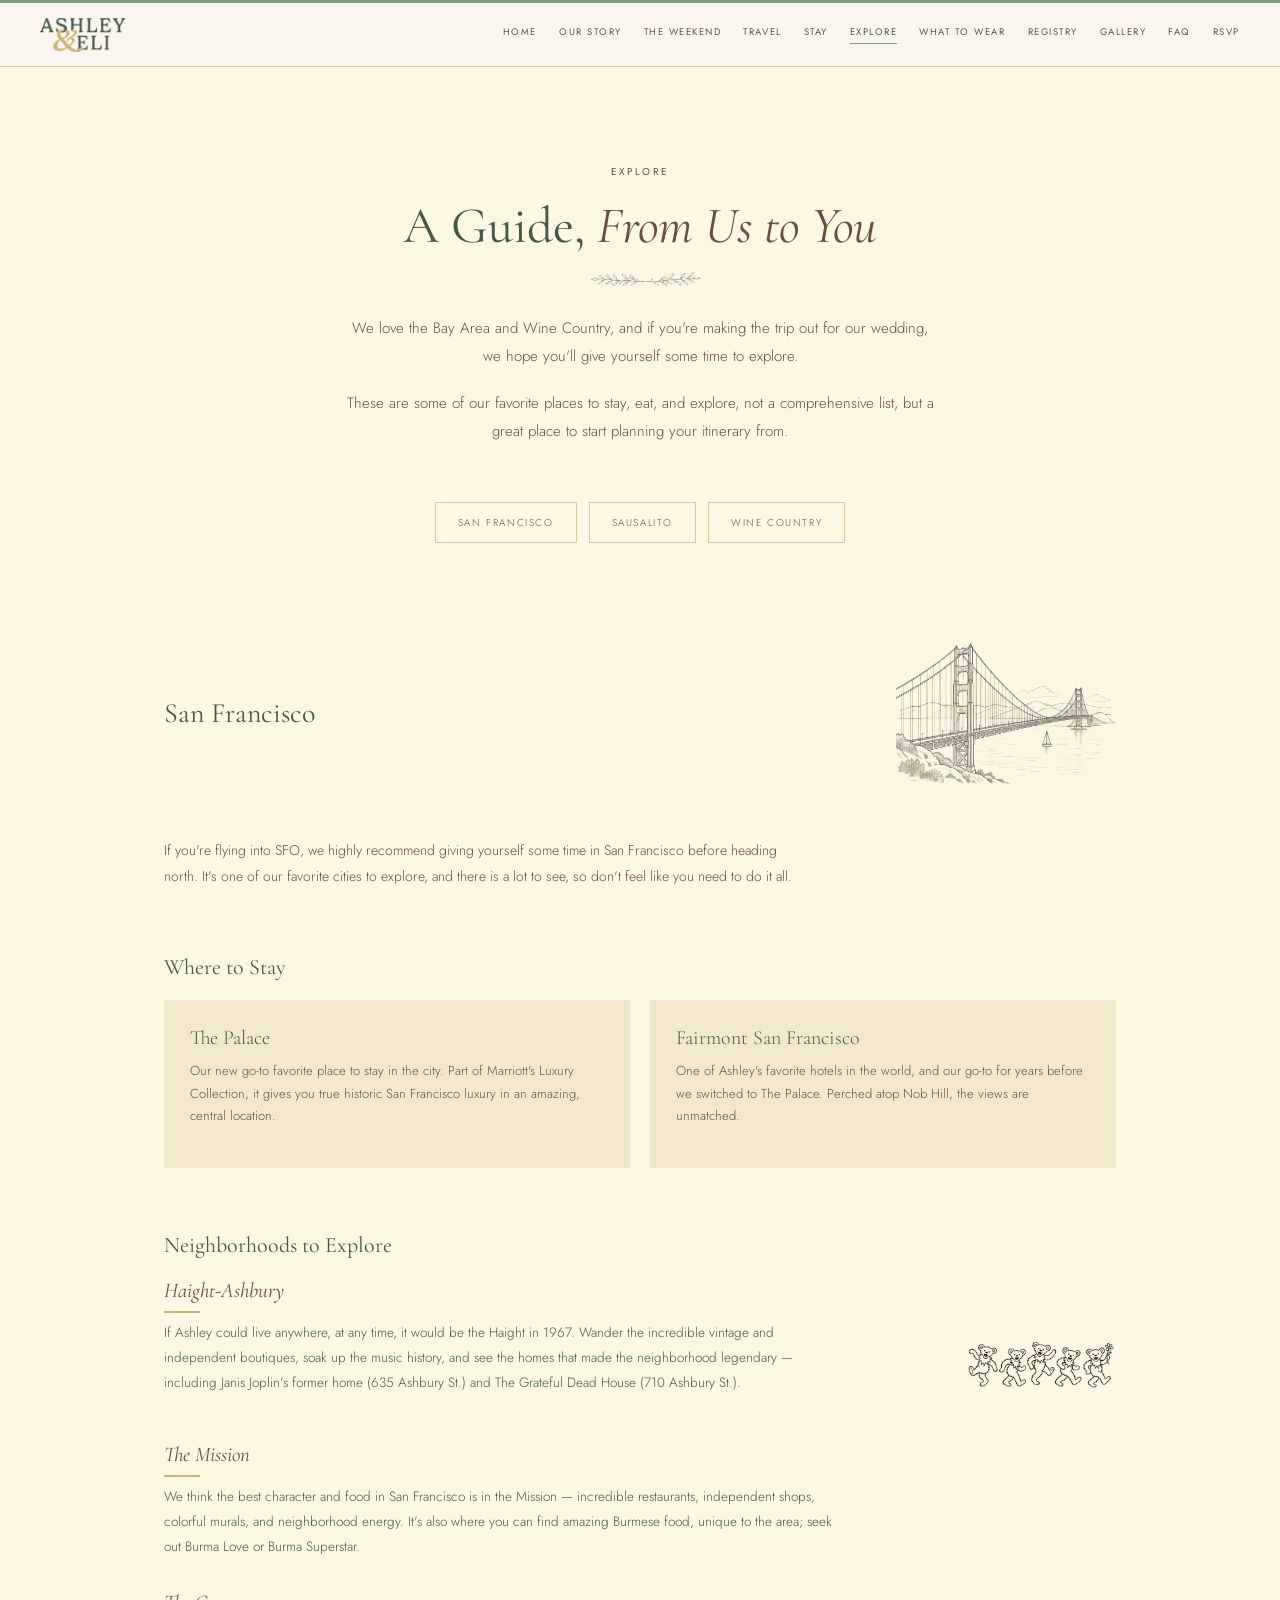
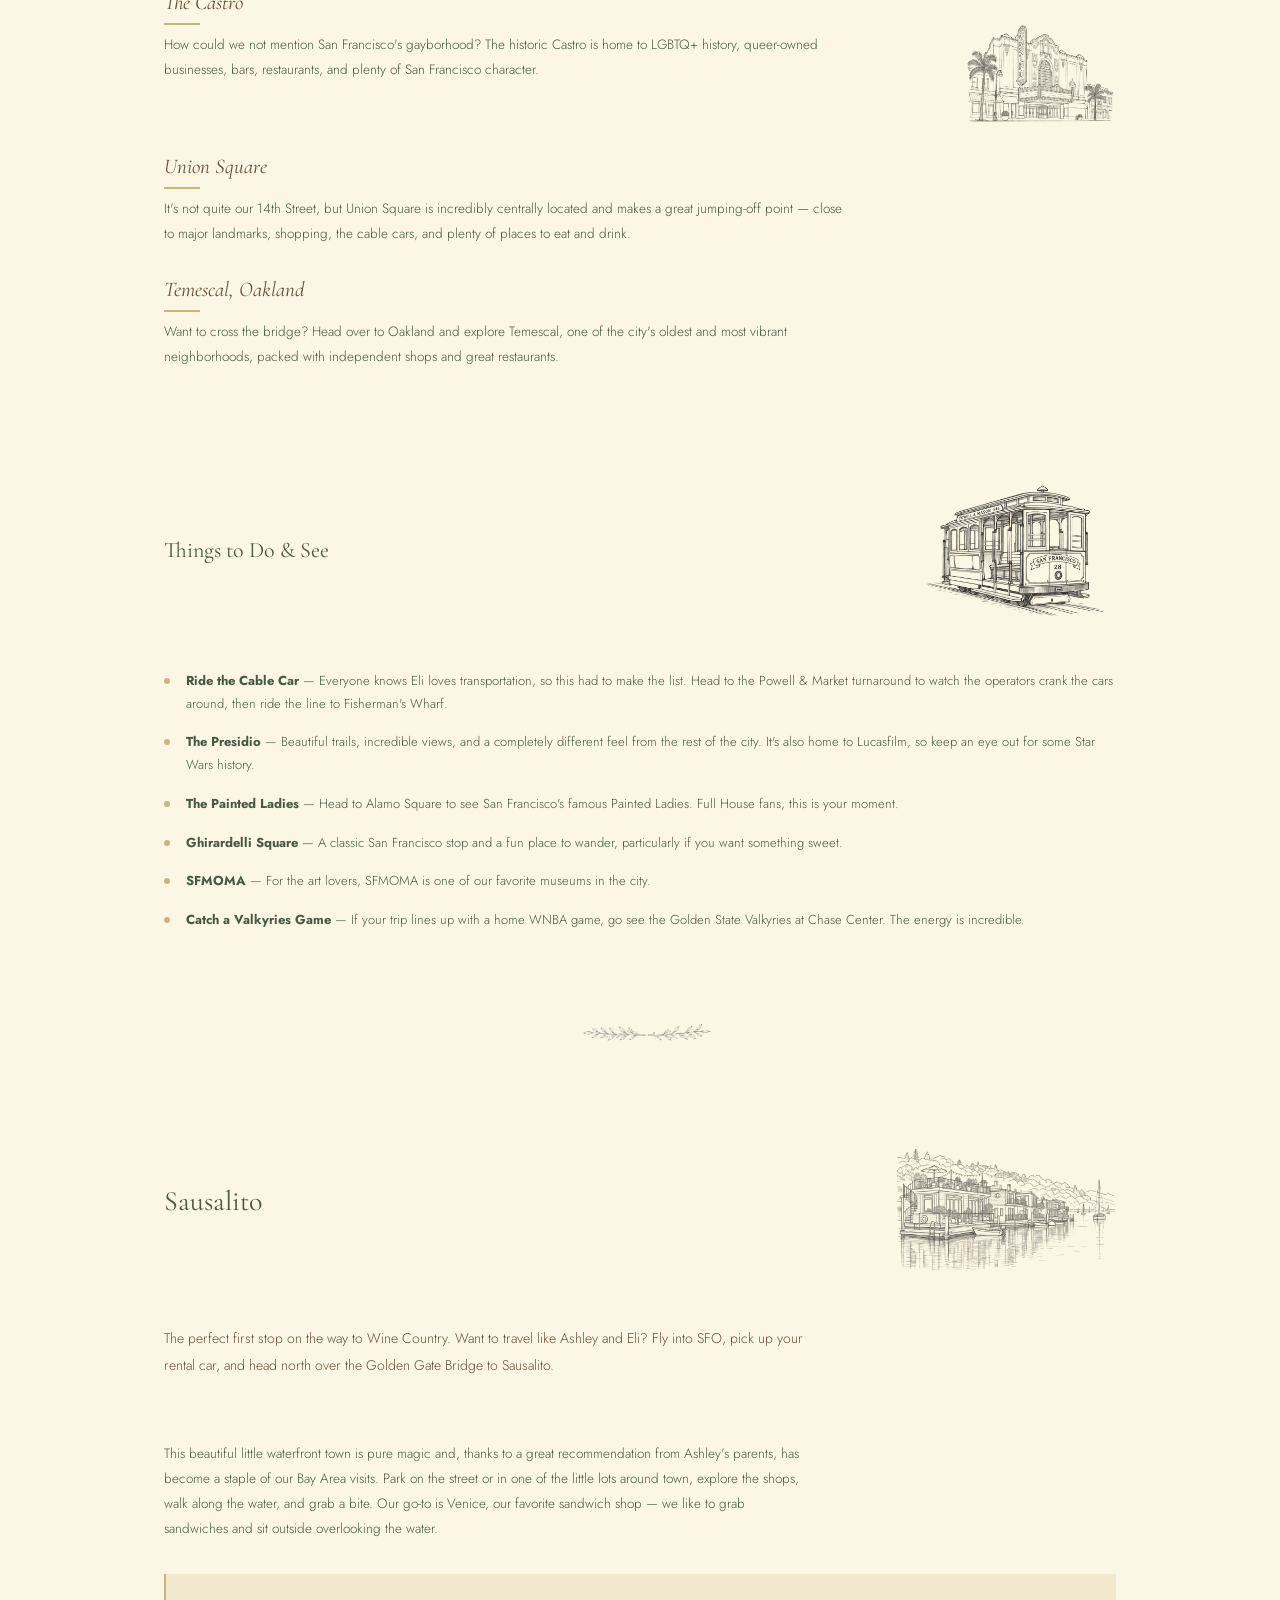
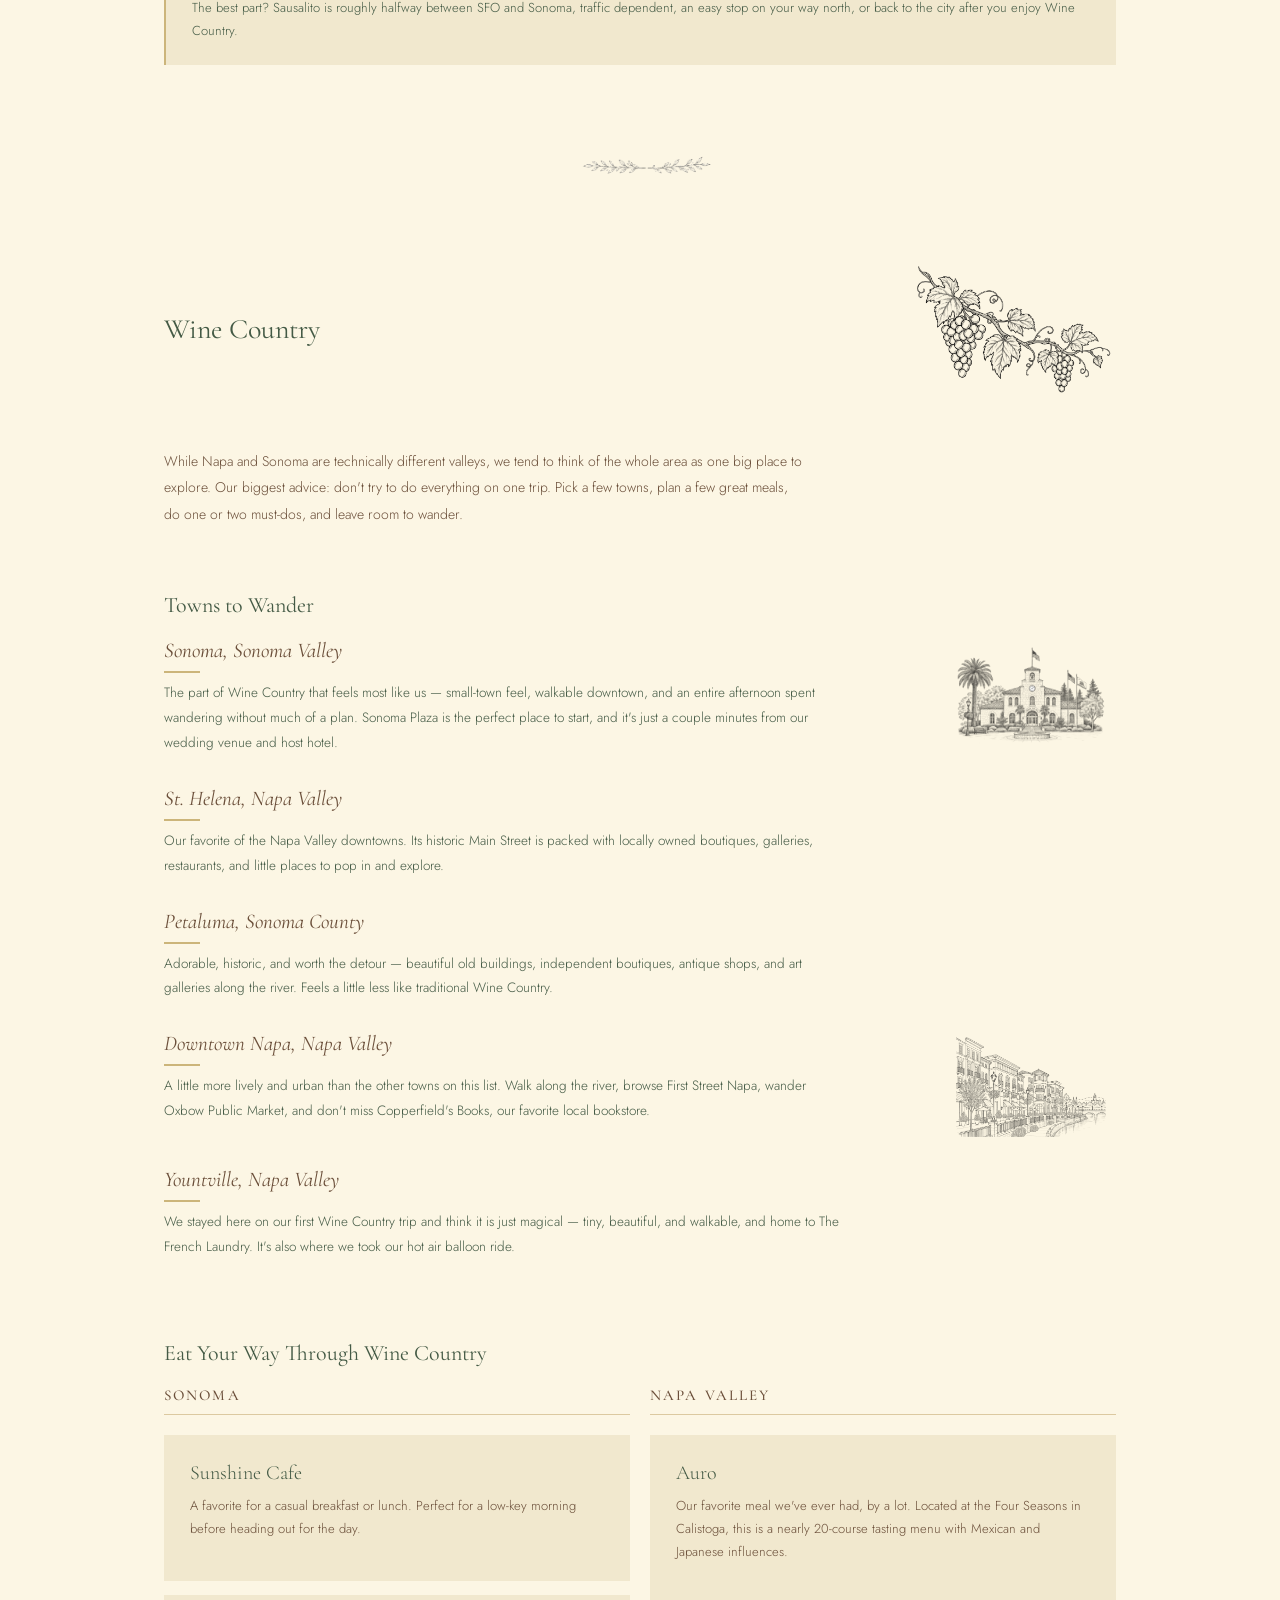
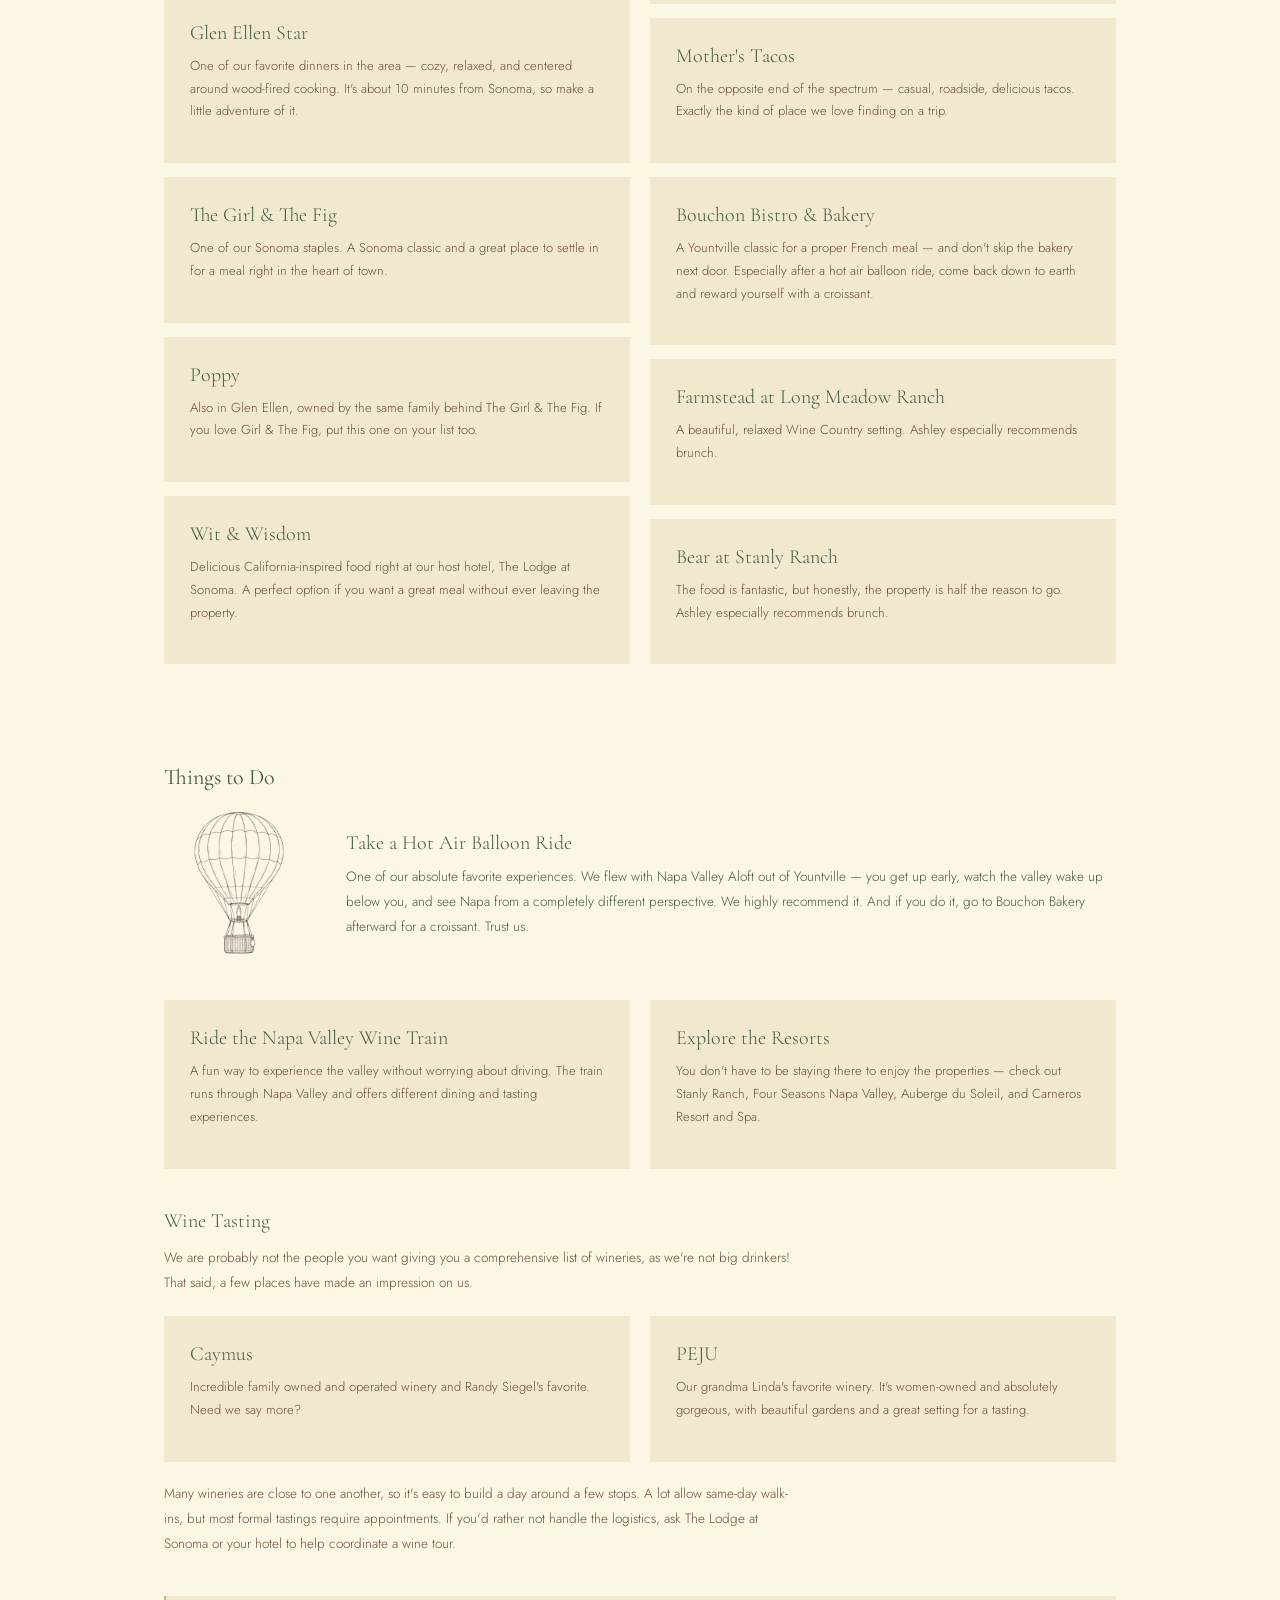
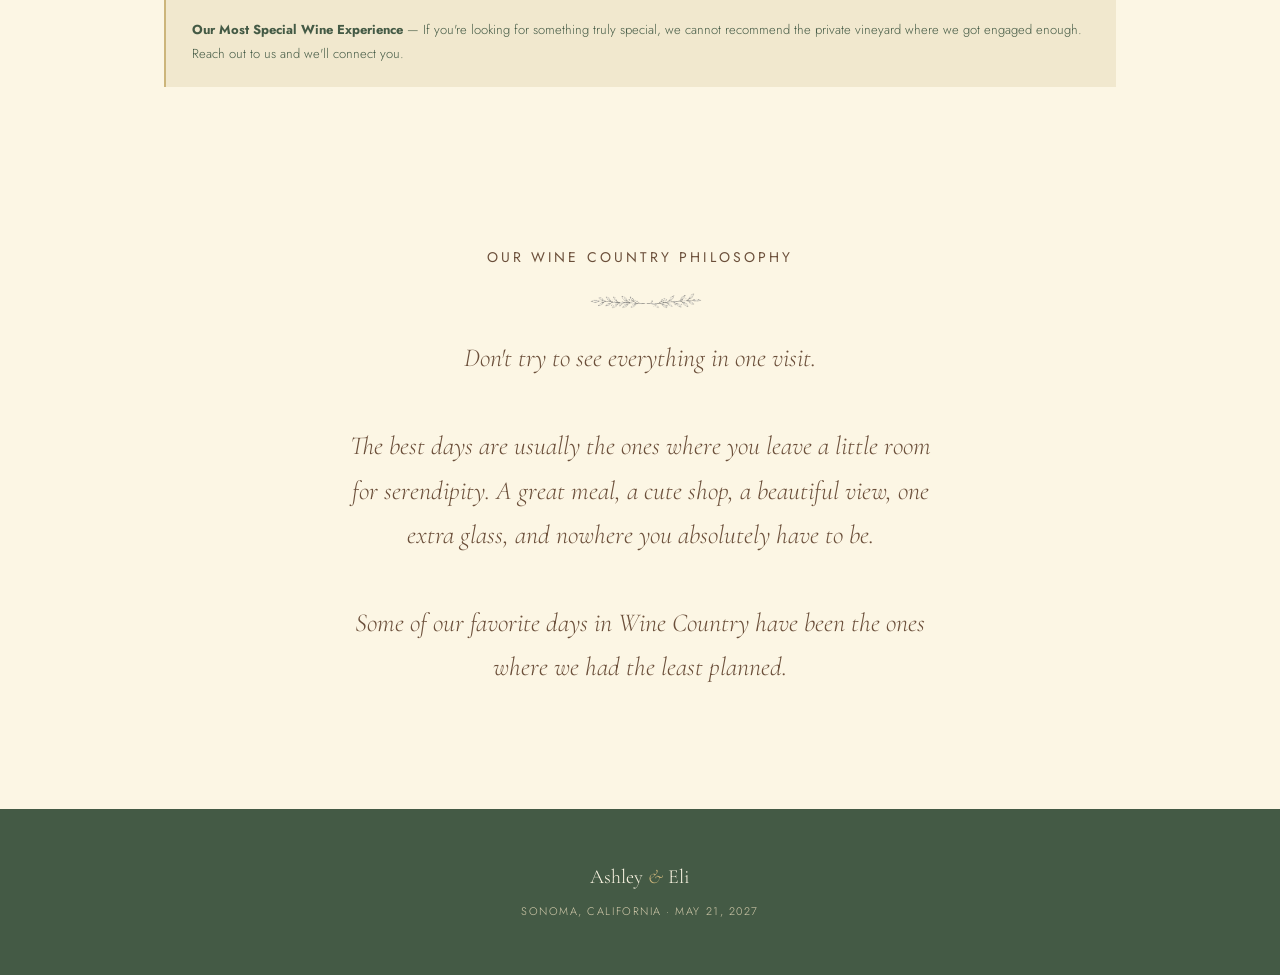
==== explore.html @ 2b38baf8 "Add files via upload" ====
<!DOCTYPE html>
<html lang="en">
<head>
<meta charset="UTF-8">
<meta name="viewport" content="width=device-width, initial-scale=1.0">
<title>Explore — Ashley &amp; Eli</title>
<link rel="preconnect" href="https://fonts.googleapis.com">
<link rel="preconnect" href="https://fonts.gstatic.com" crossorigin>
<link href="https://fonts.googleapis.com/css2?family=Cormorant+Garamond:ital,wght@0,300;0,400;0,500;0,600;1,300;1,400;1,500&family=Jost:wght@200;300;400;500&display=swap" rel="stylesheet">
<link rel="stylesheet" href="css/style.css?v=18">
<script src="image-slot.js"></script>
</head>
<body>
<a href="#main-content" class="skip-link">Skip to content</a>

<header class="site-header">
  <div class="header-bar"></div>
  <div class="header-inner">
    <a href="index.html" class="logo-link"><img src="assets/logo-wordmark.png" alt="Ashley &amp; Eli"></a>
    <button class="nav-toggle" aria-label="Toggle menu" aria-expanded="false"><span></span><span></span><span></span></button>
    <nav class="site-nav" aria-label="Site">
      <a href="index.html">Home</a>
      <a href="story.html">Our Story</a>
      <a href="weekend.html">The Weekend</a>
      <a href="travel.html">Travel</a>
      <a href="stay.html">Stay</a>
      <a href="explore.html" class="active">Explore</a>
      <a href="wear.html">What to Wear</a>
      <a href="registry.html">Registry</a>
      <a href="gallery.html">Gallery</a>
      <a href="faq.html">FAQ</a>
      <a href="rsvp.html">RSVP</a>
    </nav>
  </div>
</header>

<main class="page-body" id="main-content" tabindex="-1">

<section class="explore-intro" data-screen-label="Explore — Intro">
  <div class="eyebrow">Explore</div>
  <h1 class="page-title">A Guide, <em>From Us to You</em></h1>
  <img class="leaf-divider center" src="assets/leaf-divider.png" alt="">
  <p>We love the Bay Area and Wine Country, and if you're making the trip out for our wedding, we hope you'll give yourself some time to explore.</p>
  <p>These are some of our favorite places to stay, eat, and explore, not a comprehensive list, but a great place to start planning your itinerary from.</p>
</section>

<nav class="chapter-nav" aria-label="On this page">
  <a href="#san-francisco">San Francisco</a>
  <a href="#sausalito">Sausalito</a>
  <a href="#wine-country">Wine Country</a>
</nav>

<section id="san-francisco" class="chapter" style="padding-top: 60px;" data-screen-label="Explore — San Francisco">
  <div class="section-heading-row">
    <div>
      <h2 class="chapter-title" style="margin-bottom:0;">San Francisco</h2>
    </div>
    <img class="doodle-sm" style="width:220px;height:220px;" src="assets/goldengate-doodle.png" alt="">
  </div>
  <p class="chapter-lede">If you're flying into SFO, we highly recommend giving yourself some time in San Francisco before heading north. It's one of our favorite cities to explore, and there is a lot to see, so don't feel like you need to do it all.</p>

  <h3 class="subheading">Where to Stay</h3>
  <ul class="hotels-grid" style="margin-bottom: 64px;">
    <li class="hotel-card">
      <div class="hotel-name">The Palace</div>
      <p>Our new go-to favorite place to stay in the city. Part of Marriott's Luxury Collection, it gives you true historic San Francisco luxury in an amazing, central location.</p>
    </li>
    <li class="hotel-card">
      <div class="hotel-name">Fairmont San Francisco</div>
      <p>One of Ashley's favorite hotels in the world, and our go-to for years before we switched to The Palace. Perched atop Nob Hill, the views are unmatched.</p>
    </li>
  </ul>

  <h3 class="subheading">Neighborhoods to Explore</h3>
  <ul class="flow-list">
    <li class="flow-item flow-feature">
      <div class="flow-copy">
        <h4>Haight-Ashbury</h4>
        <p>If Ashley could live anywhere, at any time, it would be the Haight in 1967. Wander the incredible vintage and independent boutiques, soak up the music history, and see the homes that made the neighborhood legendary &mdash; including Janis Joplin's former home (635 Ashbury St.) and The Grateful Dead House (710 Ashbury St.).</p>
      </div>
      <img class="doodle-inline" style="width:150px;height:100px;margin-top:34px;" src="assets/deadbears-doodle.png" alt="">
    </li>
    <li class="flow-item">
      <h4>The Mission</h4>
      <p>We think the best character and food in San Francisco is in the Mission &mdash; incredible restaurants, independent shops, colorful murals, and neighborhood energy. It's also where you can find amazing Burmese food, unique to the area; seek out Burma Love or Burma Superstar.</p>
    </li>
    <li class="flow-item flow-feature">
      <div class="flow-copy">
        <h4>The Castro</h4>
        <p>How could we not mention San Francisco's gayborhood? The historic Castro is home to LGBTQ+ history, queer-owned businesses, bars, restaurants, and plenty of San Francisco character.</p>
      </div>
      <img class="doodle-inline" style="width:150px;height:100px;margin-top:34px;" src="assets/castro-doodle.png" alt="">
    </li>
    <li class="flow-item">
      <h4>Union Square</h4>
      <p>It's not quite our 14th Street, but Union Square is incredibly centrally located and makes a great jumping-off point &mdash; close to major landmarks, shopping, the cable cars, and plenty of places to eat and drink.</p>
    </li>
    <li class="flow-item">
      <h4>Temescal, Oakland</h4>
      <p>Want to cross the bridge? Head over to Oakland and explore Temescal, one of the city's oldest and most vibrant neighborhoods, packed with independent shops and great restaurants.</p>
    </li>
  </ul>

  <div class="section-heading-row" style="margin-bottom: 20px;">
    <h3 class="subheading" style="margin:0;">Things to Do &amp; See</h3>
    <img class="doodle-sm" style="width:200px;height:200px;" src="assets/cablecar-doodle.png" alt="">
  </div>
  <ul class="note-list" style="margin-bottom: 40px;">
    <li class="note-row"><div class="note-dot"></div><p><strong style="color:var(--espresso);">Ride the Cable Car</strong> &mdash; Everyone knows Eli loves transportation, so this had to make the list. Head to the Powell &amp; Market turnaround to watch the operators crank the cars around, then ride the line to Fisherman's Wharf.</p></li>
    <li class="note-row"><div class="note-dot"></div><p><strong style="color:var(--espresso);">The Presidio</strong> &mdash; Beautiful trails, incredible views, and a completely different feel from the rest of the city. It's also home to Lucasfilm, so keep an eye out for some Star Wars history.</p></li>
    <li class="note-row"><div class="note-dot"></div><p><strong style="color:var(--espresso);">The Painted Ladies</strong> &mdash; Head to Alamo Square to see San Francisco's famous Painted Ladies. Full House fans, this is your moment.</p></li>
    <li class="note-row"><div class="note-dot"></div><p><strong style="color:var(--espresso);">Ghirardelli Square</strong> &mdash; A classic San Francisco stop and a fun place to wander, particularly if you want something sweet.</p></li>
    <li class="note-row"><div class="note-dot"></div><p><strong style="color:var(--espresso);">SFMOMA</strong> &mdash; For the art lovers, SFMOMA is one of our favorite museums in the city.</p></li>
    <li class="note-row"><div class="note-dot"></div><p><strong style="color:var(--espresso);">Catch a Valkyries Game</strong> &mdash; If your trip lines up with a home WNBA game, go see the Golden State Valkyries at Chase Center. The energy is incredible.</p></li>
  </ul>
</section>

<div style="text-align:center; padding: 20px 0;"><img src="assets/leaf-divider.png" alt="" style="width:150px; opacity:0.8;"></div>

<section id="sausalito" class="chapter" style="padding-top: 20px;" data-screen-label="Explore — Sausalito">
  <div class="section-heading-row">
    <div>
      <h2 class="chapter-title" style="margin-bottom:0;">Sausalito</h2>
    </div>
    <img class="doodle-sm" style="width:220px;height:220px;" src="assets/sausalitohouseboats-doodle.png" alt="">
  </div>
  <p class="chapter-lede">The perfect first stop on the way to Wine Country. Want to travel like Ashley and Eli? Fly into SFO, pick up your rental car, and head north over the Golden Gate Bridge to Sausalito.</p>

  <p style="font-size:13.5px; line-height:1.85; color:var(--espresso); max-width:640px; margin-bottom:32px;">This beautiful little waterfront town is pure magic and, thanks to a great recommendation from Ashley's parents, has become a staple of our Bay Area visits. Park on the street or in one of the little lots around town, explore the shops, walk along the water, and grab a bite. Our go-to is Venice, our favorite sandwich shop &mdash; we like to grab sandwiches and sit outside overlooking the water.</p>

  <div class="wear-callout" style="max-width: 1080px; margin-bottom: 40px;">
    <p>The best part? Sausalito is roughly halfway between SFO and Sonoma, traffic dependent, an easy stop on your way north, or back to the city after you enjoy Wine Country.</p>
  </div>
</section>

<div style="text-align:center; padding: 20px 0;"><img src="assets/leaf-divider.png" alt="" style="width:150px; opacity:0.8;"></div>

<section id="wine-country" class="chapter" style="padding-top: 20px;" data-screen-label="Explore — Wine Country">
  <div class="section-heading-row">
    <div>
      <h2 class="chapter-title" style="margin-bottom:0;">Wine Country</h2>
    </div>
    <img class="doodle-sm" style="width:210px;height:210px;" src="assets/grapevine-doodle.png" alt="">
  </div>
  <p class="chapter-lede">While Napa and Sonoma are technically different valleys, we tend to think of the whole area as one big place to explore. Our biggest advice: don't try to do everything on one trip. Pick a few towns, plan a few great meals, do one or two must-dos, and leave room to wander.</p>

  <div class="section-heading-row" style="margin-bottom: 20px;">
    <h3 class="subheading" style="margin:0;">Towns to Wander</h3>
  </div>
  <ul class="flow-list">
    <li class="flow-item flow-feature">
      <div class="flow-copy">
        <h4>Sonoma, Sonoma Valley</h4>
        <p>The part of Wine Country that feels most like us &mdash; small-town feel, walkable downtown, and an entire afternoon spent wandering without much of a plan. Sonoma Plaza is the perfect place to start, and it's just a couple minutes from our wedding venue and host hotel.</p>
      </div>
      <img class="doodle-inline" style="width:170px;height:100px;" src="assets/sonomaplaza-doodle.png" alt="">
    </li>
    <li class="flow-item">
      <h4>St. Helena, Napa Valley</h4>
      <p>Our favorite of the Napa Valley downtowns. Its historic Main Street is packed with locally owned boutiques, galleries, restaurants, and little places to pop in and explore.</p>
    </li>
    <li class="flow-item">
      <h4>Petaluma, Sonoma County</h4>
      <p>Adorable, historic, and worth the detour &mdash; beautiful old buildings, independent boutiques, antique shops, and art galleries along the river. Feels a little less like traditional Wine Country.</p>
    </li>
    <li class="flow-item flow-feature">
      <div class="flow-copy">
        <h4>Downtown Napa, Napa Valley</h4>
        <p>A little more lively and urban than the other towns on this list. Walk along the river, browse First Street Napa, wander Oxbow Public Market, and don't miss Copperfield's Books, our favorite local bookstore.</p>
      </div>
      <img class="doodle-inline" style="width:170px;height:100px;" src="assets/downtownnapa-doodle.png" alt="">
    </li>
    <li class="flow-item">
      <h4>Yountville, Napa Valley</h4>
      <p>We stayed here on our first Wine Country trip and think it is just magical &mdash; tiny, beautiful, and walkable, and home to The French Laundry. It's also where we took our hot air balloon ride.</p>
    </li>
  </ul>

  <h3 class="subheading">Eat Your Way Through Wine Country</h3>
  <div class="eat-columns" style="margin-bottom: 100px;">
    <div>
      <div class="eat-col-label">Sonoma</div>
      <ul class="eat-list">
        <li class="hotel-card">
          <div class="hotel-name">Sunshine Cafe</div>
          <p>A favorite for a casual breakfast or lunch. Perfect for a low-key morning before heading out for the day.</p>
        </li>
        <li class="hotel-card">
          <div class="hotel-name">Glen Ellen Star</div>
          <p>One of our favorite dinners in the area &mdash; cozy, relaxed, and centered around wood-fired cooking. It's about 10 minutes from Sonoma, so make a little adventure of it.</p>
        </li>
        <li class="hotel-card">
          <div class="hotel-name">The Girl &amp; The Fig</div>
          <p>One of our Sonoma staples. A Sonoma classic and a great place to settle in for a meal right in the heart of town.</p>
        </li>
        <li class="hotel-card">
          <div class="hotel-name">Poppy</div>
          <p>Also in Glen Ellen, owned by the same family behind The Girl &amp; The Fig. If you love Girl &amp; The Fig, put this one on your list too.</p>
        </li>
        <li class="hotel-card">
          <div class="hotel-name">Wit &amp; Wisdom</div>
          <p>Delicious California-inspired food right at our host hotel, The Lodge at Sonoma. A perfect option if you want a great meal without ever leaving the property.</p>
        </li>
      </ul>
    </div>
    <div>
      <div class="eat-col-label">Napa Valley</div>
      <ul class="eat-list">
        <li class="hotel-card">
          <div class="hotel-name">Auro</div>
          <p>Our favorite meal we've ever had, by a lot. Located at the Four Seasons in Calistoga, this is a nearly 20-course tasting menu with Mexican and Japanese influences.</p>
        </li>
        <li class="hotel-card">
          <div class="hotel-name">Mother's Tacos</div>
          <p>On the opposite end of the spectrum &mdash; casual, roadside, delicious tacos. Exactly the kind of place we love finding on a trip.</p>
        </li>
        <li class="hotel-card">
          <div class="hotel-name">Bouchon Bistro &amp; Bakery</div>
          <p>A Yountville classic for a proper French meal &mdash; and don't skip the bakery next door. Especially after a hot air balloon ride, come back down to earth and reward yourself with a croissant.</p>
        </li>
        <li class="hotel-card">
          <div class="hotel-name">Farmstead at Long Meadow Ranch</div>
          <p>A beautiful, relaxed Wine Country setting. Ashley especially recommends brunch.</p>
        </li>
        <li class="hotel-card">
          <div class="hotel-name">Bear at Stanly Ranch</div>
          <p>The food is fantastic, but honestly, the property is half the reason to go. Ashley especially recommends brunch.</p>
        </li>
      </ul>
    </div>
  </div>

  <h3 class="subheading">Things to Do</h3>

  <div class="feature-row">
    <img class="doodle-sm" style="width:150px;height:150px;" src="assets/hotairballoon-doodle.png" alt="">
    <div class="feature-copy">
      <div class="feature-block-title">Take a Hot Air Balloon Ride</div>
      <p style="font-size:13.5px; line-height:1.85; color:var(--espresso); margin:0;">One of our absolute favorite experiences. We flew with Napa Valley Aloft out of Yountville &mdash; you get up early, watch the valley wake up below you, and see Napa from a completely different perspective. We highly recommend it. And if you do it, go to Bouchon Bakery afterward for a croissant. Trust us.</p>
    </div>
  </div>

  <ul class="hotels-grid" style="margin-bottom: 40px;">
    <li class="hotel-card">
      <div class="hotel-name">Ride the Napa Valley Wine Train</div>
      <p>A fun way to experience the valley without worrying about driving. The train runs through Napa Valley and offers different dining and tasting experiences.</p>
    </li>
    <li class="hotel-card">
      <div class="hotel-name">Explore the Resorts</div>
      <p>You don't have to be staying there to enjoy the properties &mdash; check out Stanly Ranch, Four Seasons Napa Valley, Auberge du Soleil, and Carneros Resort and Spa.</p>
    </li>
  </ul>

  <div class="feature-block">
    <div class="feature-block-title">Wine Tasting</div>
    <p style="font-size:13.5px; line-height:1.85; color:var(--brown); max-width:640px; margin-bottom:20px;">We are probably not the people you want giving you a comprehensive list of wineries, as we're not big drinkers! That said, a few places have made an impression on us.</p>
    <ul class="hotels-grid" style="margin-bottom: 20px;">
      <li class="hotel-card">
        <div class="hotel-name">Caymus</div>
        <p>Incredible family owned and operated winery and Randy Siegel's favorite. Need we say more?</p>
      </li>
      <li class="hotel-card">
        <div class="hotel-name">PEJU</div>
        <p>Our grandma Linda's favorite winery. It's women-owned and absolutely gorgeous, with beautiful gardens and a great setting for a tasting.</p>
      </li>
    </ul>
    <p style="font-size:13.5px; line-height:1.85; color:var(--brown); max-width:640px;">Many wineries are close to one another, so it's easy to build a day around a few stops. A lot allow same-day walk-ins, but most formal tastings require appointments. If you'd rather not handle the logistics, ask The Lodge at Sonoma or your hotel to help coordinate a wine tour.</p>
  </div>

  <div class="wear-callout" style="max-width: 1080px; margin-bottom: 100px;">
    <p><strong style="color:var(--espresso);">Our Most Special Wine Experience</strong> &mdash; If you're looking for something truly special, we cannot recommend the private vineyard where we got engaged enough. Reach out to us and we'll connect you.</p>
  </div>
</section>

<div style="padding: 40px 64px 120px; text-align: center; max-width: 720px; margin: 0 auto;">
  <div class="eyebrow" style="font-size: 14px; letter-spacing: 0.22em;">Our Wine Country Philosophy</div>
  <img class="leaf-divider center" src="assets/leaf-divider.png" alt="">
  <p style="font-family: 'Cormorant Garamond', serif; font-style: italic; font-size: 26px; line-height: 1.7; color: var(--brown); margin: 0;">Don't try to see everything in one visit.<br><br>The best days are usually the ones where you leave a little room for serendipity. A great meal, a cute shop, a beautiful view, one extra glass, and nowhere you absolutely have to be.<br><br>Some of our favorite days in Wine Country have been the ones where we had the least planned.</p>
</div>

</main>

<footer class="site-footer">
  <div class="footer-names">Ashley <span class="amp">&amp;</span> Eli</div>
  <div class="footer-meta">Sonoma, California &middot; May 21, 2027</div>
</footer>

<script src="js/main.js"></script>
</body>
</html>
---- css/style.css ----
:root {
  --ivory: #FCF6E4;
  --linen: #F1E8CE;
  --border: #DCC9A0;
  --espresso: #445A45;
  --brown: #6B4F3A;
  --gold: #CCB57A;
  --gold-dark: #A3915F;
  --green: #7A9E7E;
  --green-dark: #445A45;
  --cream: #FCF6E4;
  --gold-light: #CCB57A;
  --muted-cream: #D6CDAE;
}

* { box-sizing: border-box; }

html { scroll-behavior: smooth; }

.skip-link {
  position: absolute;
  top: -60px;
  left: 12px;
  z-index: 1000;
  background: var(--espresso);
  color: var(--ivory);
  padding: 14px 22px;
  font-size: 12px;
  letter-spacing: 0.1em;
  text-transform: uppercase;
  text-decoration: none;
  transition: top 0.15s ease;
}
.skip-link:focus {
  top: 12px;
}

.sr-only {
  position: absolute;
  width: 1px;
  height: 1px;
  padding: 0;
  margin: -1px;
  overflow: hidden;
  clip: rect(0, 0, 0, 0);
  white-space: nowrap;
  border: 0;
}

body {
  margin: 0;
  background: var(--ivory);
  font-family: 'Jost', sans-serif;
  font-weight: 300;
  color: var(--espresso);
}

a { color: var(--brown); }
a:hover { color: var(--gold-dark); }

::placeholder { font-family: 'Jost', sans-serif; }

img { max-width: 100%; }

h1, h2, h3 { font-family: 'Cormorant Garamond', serif; font-weight: 400; margin: 0; }

em { font-style: italic; color: var(--brown); }

/* ---------- Header / nav ---------- */

.site-header {
  position: fixed;
  top: 0; left: 0; right: 0;
  z-index: 100;
}

.header-bar {
  height: 3px;
  background: var(--green);
}

.header-inner {
  background: rgba(250, 246, 240, 0.96);
  -webkit-backdrop-filter: blur(8px);
  backdrop-filter: blur(8px);
  border-bottom: 1px solid var(--border);
  padding: 0 40px;
  height: 64px;
  display: flex;
  align-items: center;
  justify-content: space-between;
  gap: 20px;
}

.logo-link {
  display: flex;
  align-items: center;
  height: 34px;
  flex-shrink: 0;
}
.logo-link img { height: 100%; width: auto; }

.site-nav {
  display: flex;
  flex-wrap: wrap;
  gap: 22px;
  align-items: center;
  justify-content: flex-end;
}

.site-nav a {
  font-size: 9.5px;
  letter-spacing: 0.16em;
  text-transform: uppercase;
  text-decoration: none;
  cursor: pointer;
  font-weight: 400;
  color: var(--brown);
  border-bottom: 1px solid transparent;
  padding-bottom: 4px;
}

.site-nav a:hover { color: var(--green-dark); }

.site-nav a.active {
  color: var(--green-dark);
  border-bottom: 1px solid var(--green);
}

.nav-toggle {
  display: none;
  flex-direction: column;
  justify-content: center;
  gap: 5px;
  width: 26px;
  height: 26px;
  background: none;
  border: none;
  cursor: pointer;
  padding: 0;
  flex-shrink: 0;
}
.nav-toggle span {
  display: block;
  width: 100%;
  height: 1.5px;
  background: var(--espresso);
  transition: transform 0.2s ease, opacity 0.2s ease;
}
.nav-toggle.open span:nth-child(1) { transform: translateY(6.5px) rotate(45deg); }
.nav-toggle.open span:nth-child(2) { opacity: 0; }
.nav-toggle.open span:nth-child(3) { transform: translateY(-6.5px) rotate(-45deg); }

.page-body { padding-top: 64px; }

@media (max-width: 780px) {
  .nav-toggle { display: flex; }
  .site-nav {
    display: none;
    position: fixed;
    top: 64px; left: 0; right: 0;
    flex-direction: column;
    align-items: stretch;
    gap: 0;
    background: var(--ivory);
    border-bottom: 1px solid var(--border);
    max-height: calc(100vh - 64px);
    overflow-y: auto;
    padding: 8px 24px 24px;
  }
  .site-nav.open { display: flex; }
  .site-nav a {
    padding: 14px 0;
    border-bottom: 1px solid var(--border);
  }
}

/* ---------- Section helpers ---------- */

.eyebrow {
  font-size: 10px;
  letter-spacing: 0.24em;
  text-transform: uppercase;
  color: var(--brown);
  font-weight: 400;
  margin-bottom: 16px;
}

.page-header {
  padding: 100px 64px 0;
  max-width: 1000px;
  margin: 0 auto;
}
.page-header.narrow { max-width: 900px; }
.page-header.wide { max-width: 1080px; }

.page-title {
  font-size: clamp(36px, 4vw, 54px);
  margin: 0 0 4px;
}

.leaf-divider {
  width: 130px;
  height: auto;
  margin: 0 0 24px;
  opacity: 0.85;
  display: block;
}
.leaf-divider.center { margin-left: auto; margin-right: auto; }

.lede {
  max-width: 620px;
  font-size: 14px;
  line-height: 1.9;
  color: var(--brown);
}

/* ---------- Placeholders (elegant, drop-in ready) ---------- */

.placeholder {
  display: flex;
  align-items: center;
  justify-content: center;
  text-align: center;
  background: var(--linen);
  border: 1.5px dashed var(--gold);
  color: var(--brown);
  font-size: 11px;
  letter-spacing: 0.14em;
  text-transform: uppercase;
  padding: 16px;
}

.photo {
  display: block;
  width: 100%;
  height: 100%;
  object-fit: cover;
}

/* ---------- Home ---------- */

.hero-photo-wrap { overflow: hidden; }
.hero-photo { width: 100%; height: 64vh; display: block; }

.hero-banner {
  background: var(--espresso);
  padding: 48px 64px;
  text-align: center;
}
.hero-logo { width: min(260px, 60vw); height: auto; margin: 0 0 26px; }
.hero-meta {
  font-size: 12px;
  letter-spacing: 0.16em;
  text-transform: uppercase;
  color: var(--cream);
}

.quote-section {
  background: var(--ivory);
  padding: 100px 64px;
  text-align: center;
}
.quote-text {
  max-width: 640px;
  margin: 0 auto;
  font-family: 'Cormorant Garamond', serif;
  font-style: italic;
  font-size: 26px;
  line-height: 1.6;
  color: var(--brown);
}

.tiles-section {
  background: var(--linen);
  padding: 90px 64px 100px;
}
.tiles-heading { text-align: center; margin-bottom: 56px; }
.tiles-heading h2 { font-size: clamp(30px, 3.4vw, 44px); }

.tiles-grid {
  display: grid;
  grid-template-columns: repeat(4, 1fr);
  gap: 20px;
  max-width: 1200px;
  margin: 0 auto;
}

.tile {
  display: block;
  text-decoration: none;
  color: inherit;
  cursor: pointer;
  background: var(--ivory);
  overflow: hidden;
}
.tile-image { height: 180px; width: 100%; }
.tile-body { padding: 20px; }
.tile-title { font-family: 'Cormorant Garamond', serif; font-size: 19px; color: var(--espresso); margin-bottom: 6px; }
.tile-desc { font-size: 12px; color: var(--brown); line-height: 1.6; }

@media (max-width: 900px) {
  .tiles-grid { grid-template-columns: repeat(2, 1fr); }
}

/* ---------- Our Story ---------- */

.story-section {
  padding: 110px 64px 120px;
  max-width: 1100px;
  margin: 0 auto;
}
.story-title-block { text-align: center; margin-bottom: 64px; }

.story-proposal {
  display: grid;
  grid-template-columns: 380px 1fr;
  gap: 56px;
  align-items: center;
}
.story-proposal-photo {
  width: 100%;
  aspect-ratio: 2 / 3;
  overflow: hidden;
  background: var(--linen);
}
.story-proposal-photo img { width: 100%; height: 100%; object-fit: contain; display: block; background: var(--linen); }

.coming-soon-label {
  font-size: 10px;
  letter-spacing: 0.18em;
  text-transform: uppercase;
  color: var(--gold);
  margin-bottom: 14px;
}
.story-proposal-copy p {
  font-family: 'Cormorant Garamond', serif;
  font-style: italic;
  font-size: 24px;
  line-height: 1.6;
  color: var(--brown);
  margin: 0;
}

.story-columns {
  display: grid;
  grid-template-columns: 1fr 1fr;
  gap: 48px;
  margin-bottom: 80px;
}
.story-columns h3 {
  font-family: 'Cormorant Garamond', serif;
  font-style: italic;
  font-size: 22px;
  color: var(--espresso);
  margin-bottom: 16px;
}
.story-copy p {
  font-size: 14px;
  line-height: 1.85;
  color: var(--espresso);
  margin: 0 0 18px;
}
.story-copy p:last-child { margin-bottom: 0; }

@media (max-width: 800px) {
  .story-proposal { grid-template-columns: 1fr; }
  .story-columns { grid-template-columns: 1fr; }
}

/* ---------- Weekend ---------- */

.weekend-intro { padding-bottom: 40px; }
.weekend-intro p { white-space: pre-line; }

.timeline {
  max-width: 1000px;
  margin: 0 auto;
  padding: 20px 64px 100px;
  position: relative;
}
.timeline-rail {
  position: absolute;
  left: 228px;
  top: 22px;
  bottom: 360px;
  width: 1px;
  background: var(--border);
}
.timeline-list { list-style: none; padding: 0; margin: 0; }
.timeline-day {
  margin-bottom: 64px;
  position: relative;
}
.timeline-head {
  display: grid;
  grid-template-columns: 140px 1fr;
  column-gap: 48px;
  align-items: center;
  position: relative;
}
.timeline-dot {
  position: absolute;
  left: 164px;
  top: 50%;
  width: 9px;
  height: 9px;
  border-radius: 50%;
  background: var(--gold);
  transform: translate(-50%, -50%);
}
.timeline-date {
  font-family: 'Cormorant Garamond', serif;
  font-size: 16px;
  color: var(--brown);
  text-align: right;
}
.timeline-title { font-family: 'Cormorant Garamond', serif; font-size: 30px; font-weight: 400; margin: 0; }
.timeline-body { margin-left: 188px; margin-top: 20px; }
.timeline-content-row {
  display: grid;
  grid-template-columns: 1fr 300px;
  gap: 32px;
  align-items: center;
}
.timeline-desc { font-size: 14px; line-height: 1.85; color: var(--espresso); margin: 0 0 16px; }
.timeline-details {
  background: var(--linen);
  padding: 16px 20px;
  font-size: 13px;
  line-height: 1.7;
  color: var(--espresso);
  white-space: pre-line;
}
.timeline-note { font-size: 12px; font-style: italic; color: var(--brown); margin: 10px 0 0; }
.timeline-reception { font-size: 13px; color: var(--brown); margin: 14px 0 0; }
.timeline-doodle { width: 300px; height: 300px; object-fit: contain; display: block; }
.timeline-photo { height: 170px; width: 100%; }

@media (max-width: 760px) {
  .timeline-rail { display: none; }
  .timeline-head { grid-template-columns: 1fr; row-gap: 6px; }
  .timeline-date { text-align: left; }
  .timeline-dot { display: none; }
  .timeline-body { margin-left: 0; }
  .timeline-content-row { grid-template-columns: 1fr; }
}

.closing-quote {
  background: var(--espresso);
  padding: 80px 64px;
  text-align: center;
}
.closing-quote p {
  max-width: 680px;
  margin: 0 auto;
  font-family: 'Cormorant Garamond', serif;
  font-style: italic;
  font-size: 24px;
  line-height: 1.7;
  color: var(--gold-light);
}

/* ---------- Travel ---------- */

.travel-section { padding: 100px 64px 40px; max-width: 1000px; margin: 0 auto; position: relative; }
.travel-lede { margin-bottom: 64px; max-width: 560px; }
.travel-hero-doodle {
  position: absolute;
  top: 128px;
  right: 64px;
  width: 180px;
  height: 180px;
  object-fit: contain;
}

@media (max-width: 800px) {
  .travel-lede { max-width: none; }
  .travel-hero-doodle {
    position: static;
    display: block;
    width: 160px;
    height: 160px;
    margin: 0 auto 32px;
  }
}

.section-heading-row {
  display: flex;
  align-items: center;
  justify-content: space-between;
  gap: 14px;
  margin-bottom: 12px;
}
.section-heading-row img { width: 180px; height: 180px; object-fit: contain; }
.section-heading-row .doodle-inline { width: 120px; height: 70px; }
.section-heading-row .doodle-sm { width: 110px; height: 110px; }
.section-heading-row h2 { font-size: 28px; }

.airport-list { display: flex; flex-direction: column; gap: 2px; margin-bottom: 64px; list-style: none; padding: 0; }
.airport-card { background: var(--linen); padding: 22px 26px; }
.airport-name { font-family: 'Cormorant Garamond', serif; font-size: 19px; color: var(--espresso); margin-bottom: 8px; }
.airport-desc { font-size: 13px; line-height: 1.7; color: var(--brown); }

.note-list { display: flex; flex-direction: column; gap: 16px; margin-bottom: 100px; list-style: none; padding: 0; }
.note-row { display: grid; grid-template-columns: auto 1fr; gap: 16px; align-items: start; }
.note-dot { width: 6px; height: 6px; border-radius: 50%; background: var(--gold); margin-top: 8px; }
.note-row p { font-size: 13px; line-height: 1.75; color: var(--espresso); margin: 0; }

/* ---------- Stay ---------- */

.stay-section { padding: 100px 64px 40px; max-width: 1080px; margin: 0 auto; }
.stay-lede { margin-bottom: 64px; max-width: none; }
.stay-sub-eyebrow {
  font-size: 10px; letter-spacing: 0.16em; text-transform: uppercase; color: var(--brown); margin-bottom: 16px;
}

.host-hotel-heading {
  font-family: 'Cormorant Garamond', serif;
  font-size: clamp(30px, 3vw, 38px);
  font-weight: 400;
  color: var(--espresso);
  margin: 0 0 24px;
}

.host-hotel {
  display: grid;
  grid-template-columns: 1fr 1fr;
  gap: 48px;
  align-items: center;
  margin-bottom: 100px;
}
.host-hotel img { width: 100%; height: 360px; object-fit: contain; display: block; }
.host-hotel h2 { font-size: 30px; margin: 0 0 4px; }
.host-hotel-brand {
  font-size: 11px; letter-spacing: 0.14em; text-transform: uppercase; color: var(--brown); margin-bottom: 20px;
}
.host-hotel p { font-size: 13px; line-height: 1.8; color: var(--espresso); white-space: pre-line; margin: 0 0 20px; }
.host-hotel-link {
  font-size: 11px; letter-spacing: 0.14em; text-transform: uppercase; text-decoration: none;
  color: var(--gold-dark);
  border-bottom: 1px solid var(--gold); padding-bottom: 2px;
}

.host-hotel-cta {
  display: inline-block;
  background: var(--espresso);
  color: var(--ivory);
  text-decoration: none;
  font-size: 12px;
  letter-spacing: 0.14em;
  text-transform: uppercase;
  padding: 17px 34px;
  margin-top: 6px;
}
.host-hotel-cta:hover { background: #3d372b; color: var(--ivory); }

.hotels-lede { max-width: none; font-size: 13px; line-height: 1.8; color: var(--brown); margin-bottom: 48px; }

.hotels-grid { display: grid; grid-template-columns: 1fr 1fr; gap: 20px; margin-bottom: 56px; list-style: none; padding: 0; }
.hotels-grid.last { margin-bottom: 100px; }
.hotel-card { background: var(--linen); padding: 26px; }
.hotel-name { font-family: 'Cormorant Garamond', serif; font-size: 20px; color: var(--espresso); margin-bottom: 10px; }
.hotel-card p { font-size: 13px; line-height: 1.75; color: var(--brown); margin: 0 0 14px; }
.hotel-link { font-size: 11px; letter-spacing: 0.1em; text-transform: uppercase; text-decoration: none; color: var(--brown); }

.subheading { font-size: 22px; margin: 0 0 20px; }
.subheading-note { font-size: 13px; color: var(--brown); margin: 0 0 20px; }

@media (max-width: 800px) {
  .host-hotel { grid-template-columns: 1fr; }
  .hotels-grid { grid-template-columns: 1fr; }
}

/* ---------- Explore ---------- */

.explore-intro { padding: 100px 64px 0; max-width: 720px; margin: 0 auto; text-align: center; }
.explore-intro p { font-size: 15px; line-height: 1.9; color: var(--brown); margin: 0 0 18px; }
.explore-intro p:last-child { margin-bottom: 0; }

.chapter-nav {
  display: flex;
  justify-content: center;
  gap: 12px;
  flex-wrap: wrap;
  padding: 56px 64px 0;
  max-width: 900px;
  margin: 0 auto;
}
.chapter-nav a {
  font-size: 10px;
  letter-spacing: 0.16em;
  text-transform: uppercase;
  text-decoration: none;
  color: var(--brown);
  border: 1px solid var(--border);
  padding: 12px 22px;
}
.chapter-nav a:hover { color: var(--green-dark); border-color: var(--green); }

.chapter { padding: 40px 64px 20px; max-width: 1080px; margin: 0 auto; }
.chapter-eyebrow { font-size: 11px; letter-spacing: 0.2em; text-transform: uppercase; color: var(--gold); margin-bottom: 10px; }
.chapter-title { font-size: clamp(32px, 3.6vw, 48px); margin: 0 0 24px; }
.chapter-lede { font-size: 14px; line-height: 1.9; color: var(--brown); max-width: 640px; margin-bottom: 64px; }

.chapter h3.subheading { margin-top: 8px; }

.doodle-sm { width: 110px; height: 110px; object-fit: contain; flex-shrink: 0; }
.doodle-inline { width: 120px; height: 70px; object-fit: contain; flex-shrink: 0; }

.flow-list { display: flex; flex-direction: column; gap: 30px; margin-bottom: 80px; list-style: none; padding: 0; }
.flow-item h4 { font-family: 'Cormorant Garamond', serif; font-style: italic; font-weight: 400; font-size: 21px; color: var(--brown); margin: 0 0 8px; }
.flow-item h4::after { content: ''; display: block; width: 36px; height: 2px; background: var(--gold); margin-top: 8px; }
.flow-item p { font-size: 13.5px; line-height: 1.85; color: var(--espresso); margin: 0; max-width: 680px; }
.flow-feature { display: flex; align-items: flex-start; justify-content: space-between; gap: 24px; }
.flow-feature .doodle-inline { margin-top: 6px; }
.flow-feature .flow-copy { flex: 1; }

.accent-text { color: var(--gold-dark); font-weight: 400; }
.eat-col-label { font-size: 15px; letter-spacing: 0.14em; text-transform: uppercase; color: var(--brown); margin: 0 0 20px; padding-bottom: 10px; border-bottom: 1px solid var(--border); font-family: 'Cormorant Garamond', serif; font-weight: 500; }

.eat-columns { display: grid; grid-template-columns: 1fr 1fr; gap: 20px; margin-bottom: 20px; }
.eat-list { display: flex; flex-direction: column; gap: 14px; list-style: none; padding: 0; margin: 0; }

.feature-block { margin-bottom: 40px; }
.feature-block-title { font-family: 'Cormorant Garamond', serif; font-size: 20px; color: var(--espresso); margin-bottom: 10px; }

.feature-row { display: flex; align-items: center; gap: 32px; margin-bottom: 40px; }
.feature-row .feature-copy { flex: 1; }

@media (max-width: 800px) {
  .card-grid { grid-template-columns: 1fr; }
  .eat-columns { grid-template-columns: 1fr; }
  .feature-row { flex-direction: column; }
}

/* ---------- What to Wear ---------- */

.wear-section { padding: 100px 64px 40px; max-width: 900px; margin: 0 auto; }
.wear-dress-code {
  font-family: 'Cormorant Garamond', serif; font-style: italic; font-size: 24px; color: var(--brown); margin-bottom: 32px;
}
.wear-intro { font-size: 14px; line-height: 1.9; color: var(--brown); max-width: 620px; margin-bottom: 48px; }

.swatches { display: flex; gap: 8px; margin-bottom: 48px; flex-wrap: wrap; }
.swatch { width: 34px; height: 34px; border-radius: 50%; }

.wear-body { font-size: 14px; line-height: 1.9; color: var(--espresso); max-width: 640px; white-space: pre-line; margin-bottom: 32px; }

.wear-callout {
  background: var(--linen); padding: 22px 26px; border-left: 2px solid var(--gold); margin-bottom: 40px; max-width: 640px;
}
.wear-callout p { font-size: 13px; line-height: 1.8; color: var(--espresso); margin: 0; }

.wear-footnote { font-size: 13px; line-height: 1.8; color: var(--brown); max-width: 640px; margin-bottom: 80px; }

.wear-inspo-heading { font-size: 26px; margin: 0 0 10px; }
.wear-inspo-note { font-size: 13px; color: var(--brown); margin: 0 0 32px; }
.wear-inspo-grid { display: grid; grid-template-columns: repeat(4, 1fr); gap: 12px; margin-bottom: 100px; }
.wear-inspo-grid .placeholder { height: 220px; }

@media (max-width: 700px) {
  .wear-inspo-grid { grid-template-columns: repeat(2, 1fr); }
}

/* ---------- Registry ---------- */

.registry-section { padding: 110px 64px 140px; max-width: 720px; margin: 0 auto; text-align: center; }
.registry-body {
  font-size: 14px; line-height: 2; color: var(--espresso); white-space: pre-line; text-align: left; margin-bottom: 44px;
}
.registry-callout { background: var(--linen); padding: 32px; }
.registry-callout-label { font-size: 11px; letter-spacing: 0.16em; text-transform: uppercase; color: var(--brown); }

/* ---------- FAQ ---------- */

.faq-section { padding: 100px 64px 140px; max-width: 820px; margin: 0 auto; }
.faq-sub { font-size: 14px; color: var(--brown); margin-bottom: 56px; }

.faq-list { list-style: none; padding: 0; margin: 0; }
.faq-item { border-bottom: 1px solid var(--border); }
.faq-question {
  display: flex; justify-content: space-between; align-items: center; gap: 20px;
  padding: 22px 0; cursor: pointer; background: none; border: none; width: 100%; text-align: left;
  font-family: inherit;
}
.faq-question-text { font-family: 'Cormorant Garamond', serif; font-size: 19px; color: var(--espresso); }
.faq-icon { font-size: 20px; color: var(--brown); flex-shrink: 0; }
.faq-answer { padding: 0 0 28px; max-width: 680px; display: none; }
.faq-item.open .faq-answer { display: block; }
.faq-answer p { font-size: 13.5px; line-height: 1.85; color: var(--brown); white-space: pre-line; margin: 0 0 12px; }
.faq-answer a { font-size: 11px; letter-spacing: 0.1em; text-transform: uppercase; text-decoration: none; }

/* ---------- RSVP ---------- */

.rsvp-section { padding: 100px 64px 140px; max-width: 640px; margin: 0 auto; }
.rsvp-banner { background: var(--linen); padding: 18px 22px; font-size: 13px; line-height: 1.7; color: var(--brown); margin-bottom: 40px; }

.rsvp-form { display: flex; flex-direction: column; gap: 22px; }
.rsvp-fields-wrap { position: relative; }
.rsvp-fieldset {
  display: flex; flex-direction: column; gap: 22px;
  border: none; margin: 0; padding: 0; min-width: 0;
}
.rsvp-overlay {
  position: absolute;
  inset: 0;
  z-index: 2;
  background: rgba(252, 246, 228, 0.9);
  border: 1px solid var(--border);
  box-shadow: 0 8px 24px rgba(107, 79, 58, 0.1);
  display: flex;
  align-items: center;
  justify-content: center;
  text-align: center;
  padding: 32px;
}
.rsvp-overlay p {
  font-family: 'Cormorant Garamond', serif;
  font-style: italic;
  font-size: 21px;
  line-height: 1.5;
  color: var(--espresso);
  max-width: 300px;
  margin: 0;
}
.rsvp-form label { display: flex; flex-direction: column; gap: 8px; }
.rsvp-form .field-label { font-size: 11px; letter-spacing: 0.1em; text-transform: uppercase; color: var(--brown); }
.rsvp-form input[type="text"],
.rsvp-form select {
  border: none; border-bottom: 1px solid var(--border); background: transparent; padding: 10px 2px;
  font-size: 15px; font-family: 'Jost', sans-serif; color: var(--espresso);
  appearance: none; -webkit-appearance: none; -moz-appearance: none;
  border-radius: 0;
}
.rsvp-form textarea {
  border: 1px solid var(--border); background: transparent; padding: 12px;
  font-size: 14px; font-family: 'Jost', sans-serif; color: var(--espresso); resize: vertical;
}
.rsvp-form input[type="text"]:focus-visible,
.rsvp-form select:focus-visible,
.rsvp-form textarea:focus-visible {
  outline: 2px solid var(--gold-dark);
  outline-offset: 2px;
}
.rsvp-submit {
  margin-top: 12px; background: var(--espresso); color: var(--ivory); border: none; padding: 16px;
  font-size: 12px; letter-spacing: 0.14em; text-transform: uppercase; cursor: pointer;
}
.rsvp-submit:hover { background: #3d372b; }
.rsvp-submit:disabled {
  background: var(--border); color: var(--brown); cursor: not-allowed;
}
.rsvp-submit:disabled:hover { background: var(--border); }

/* ---------- Gallery ---------- */

.gallery-section { padding: 100px 64px 140px; max-width: 1200px; margin: 0 auto; }
.gallery-title-block { text-align: center; margin-bottom: 56px; }

.gallery-grid {
  display: grid;
  grid-template-columns: repeat(4, 1fr);
  gap: 6px;
}
.gallery-item {
  display: block;
  width: 100%;
  aspect-ratio: 3 / 4;
  overflow: hidden;
  border: none;
  padding: 0;
  margin: 0;
  background: var(--linen);
  cursor: pointer;
}
.gallery-item img {
  width: 100%;
  height: 100%;
  object-fit: cover;
  display: block;
  transition: transform 0.35s ease;
}
.gallery-item:hover img { transform: scale(1.04); }

@media (max-width: 1000px) {
  .gallery-grid { grid-template-columns: repeat(3, 1fr); }
}
@media (max-width: 700px) {
  .gallery-grid { grid-template-columns: repeat(2, 1fr); }
}
@media (max-width: 420px) {
  .gallery-grid { grid-template-columns: 1fr 1fr; gap: 4px; }
}

.gallery-lightbox {
  position: fixed;
  inset: 0;
  background: rgba(68, 90, 69, 0.94);
  z-index: 200;
  display: flex;
  align-items: center;
  justify-content: center;
  padding: 40px;
}
.gallery-lightbox[hidden] { display: none; }
.lightbox-img {
  max-width: 100%;
  max-height: 100%;
  object-fit: contain;
  display: block;
  box-shadow: 0 20px 60px rgba(0,0,0,0.35);
}
.lightbox-close {
  position: absolute;
  top: 24px;
  right: 32px;
  background: none;
  border: none;
  color: var(--ivory);
  font-size: 32px;
  line-height: 1;
  cursor: pointer;
  font-family: 'Jost', sans-serif;
  font-weight: 300;
}
.lightbox-close:hover { color: var(--gold); }

/* ---------- Footer ---------- */

.site-footer {
  background: var(--espresso);
  padding: 56px 64px;
  text-align: center;
}
.footer-names {
  font-family: 'Cormorant Garamond', serif;
  font-size: 20px;
  color: var(--ivory);
  margin-bottom: 14px;
}
.footer-names .amp { font-style: italic; color: var(--gold); }
.footer-meta {
  font-size: 11px;
  letter-spacing: 0.14em;
  text-transform: uppercase;
  color: var(--muted-cream);
}

@media (max-width: 640px) {
  .header-inner { padding: 0 20px; }
  .page-header, .story-section, .travel-section, .stay-section, .wear-section, .faq-section, .rsvp-section, .timeline, .registry-section, .explore-section {
    padding-left: 24px;
    padding-right: 24px;
  }
  .tiles-grid { grid-template-columns: 1fr 1fr; gap: 12px; }
  .hero-banner, .quote-section, .tiles-section, .closing-quote { padding-left: 24px; padding-right: 24px; }
}
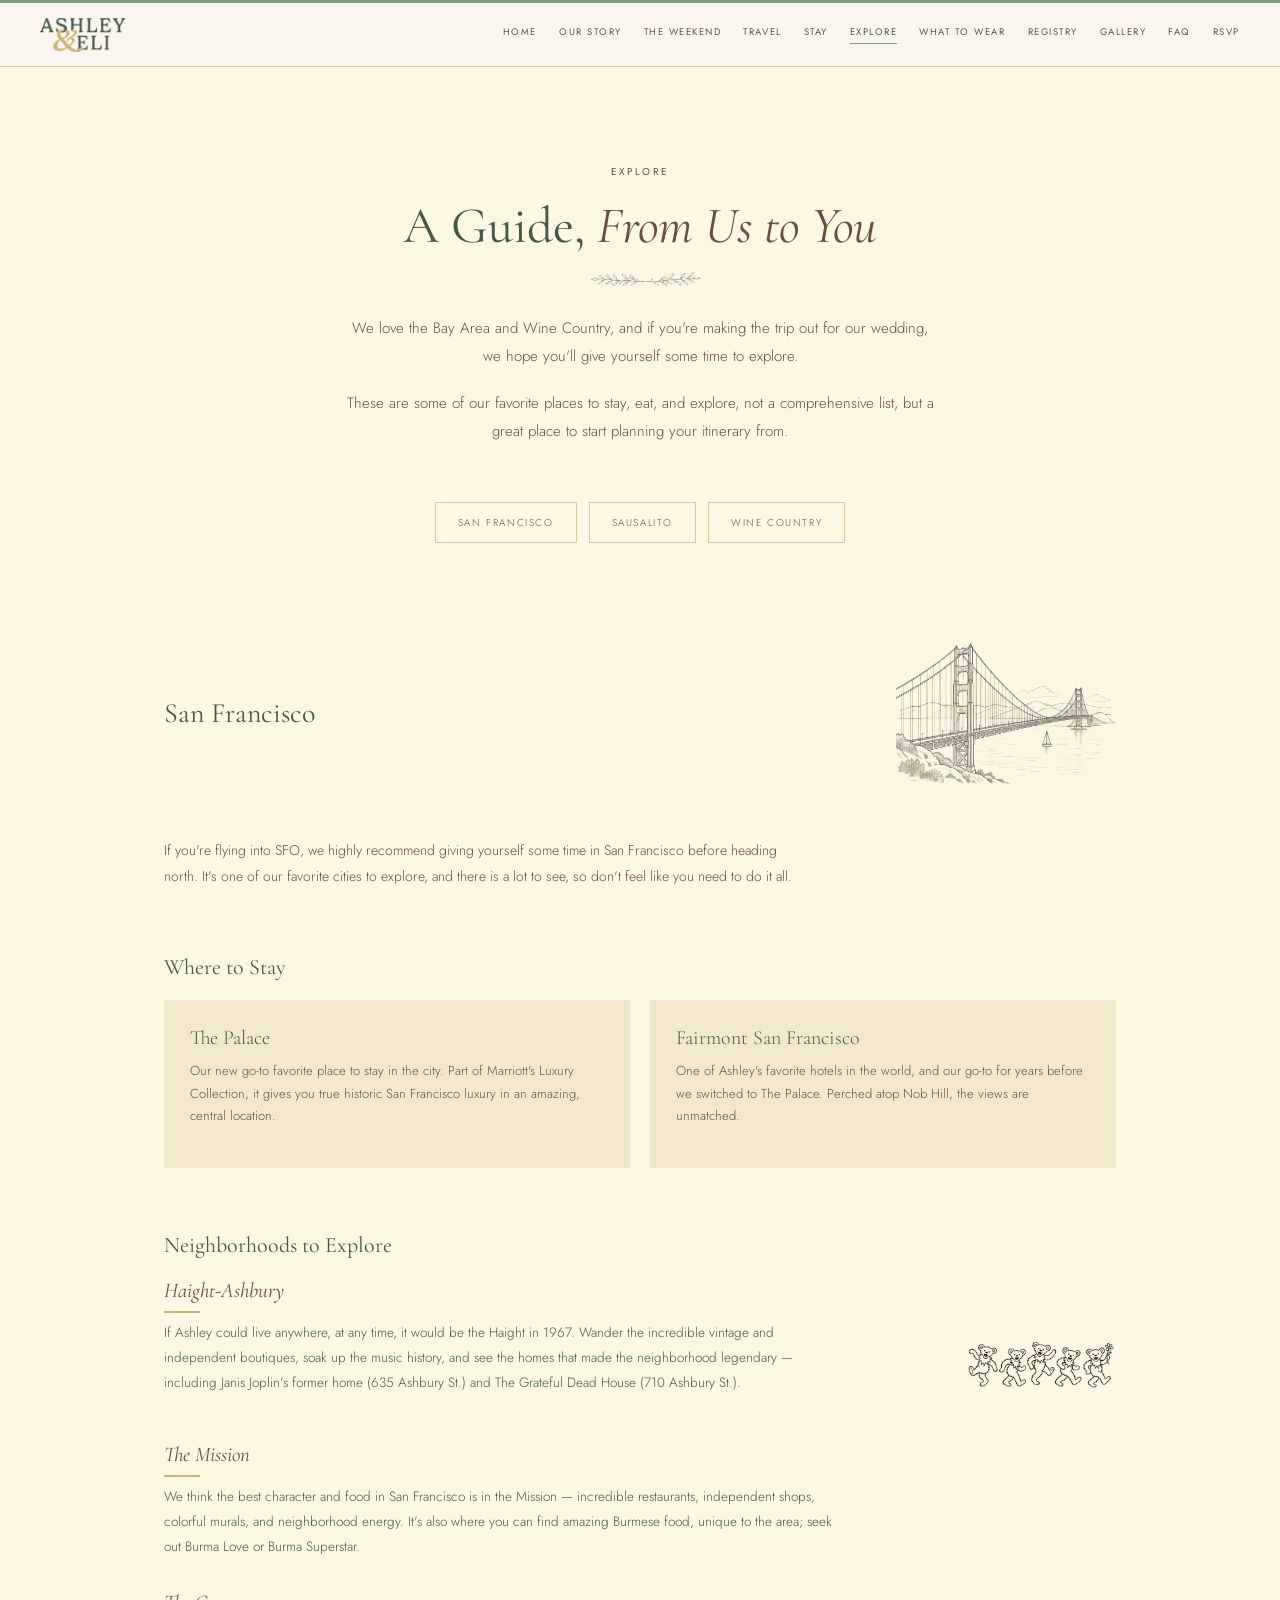
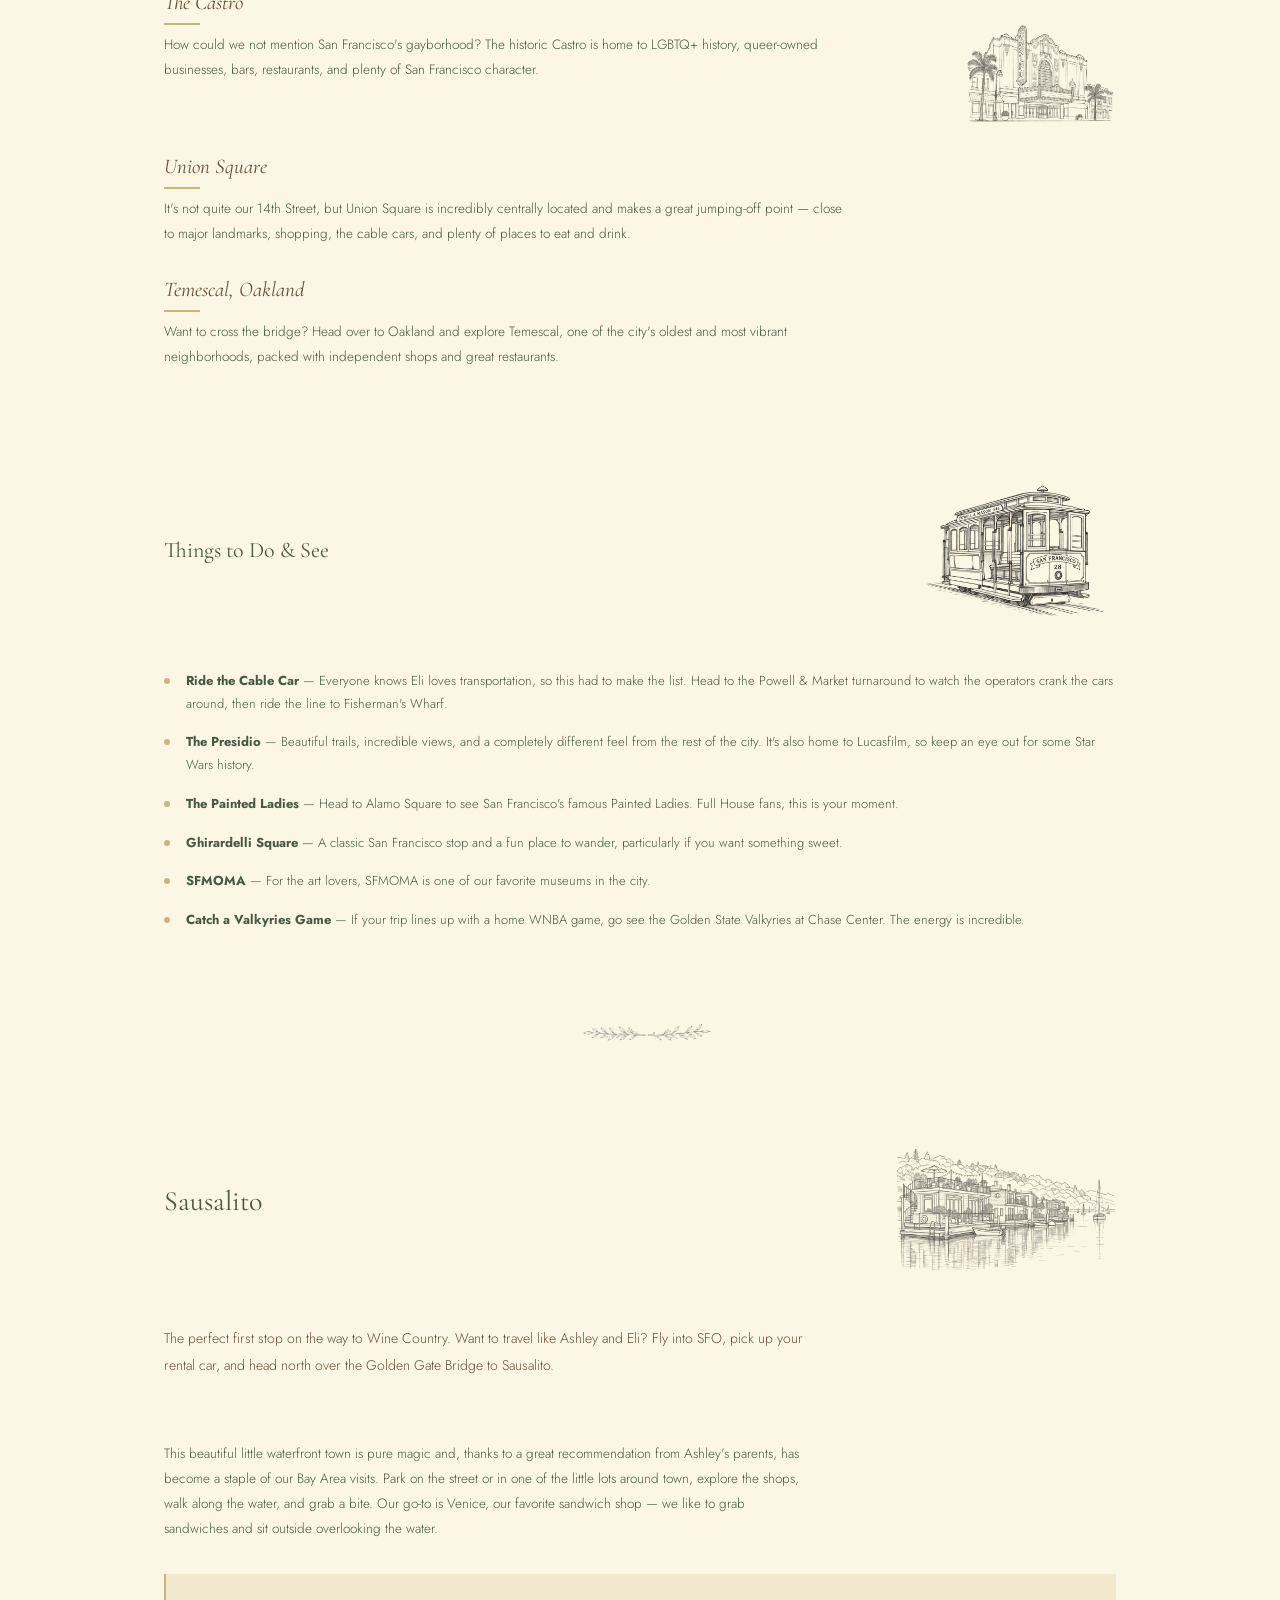
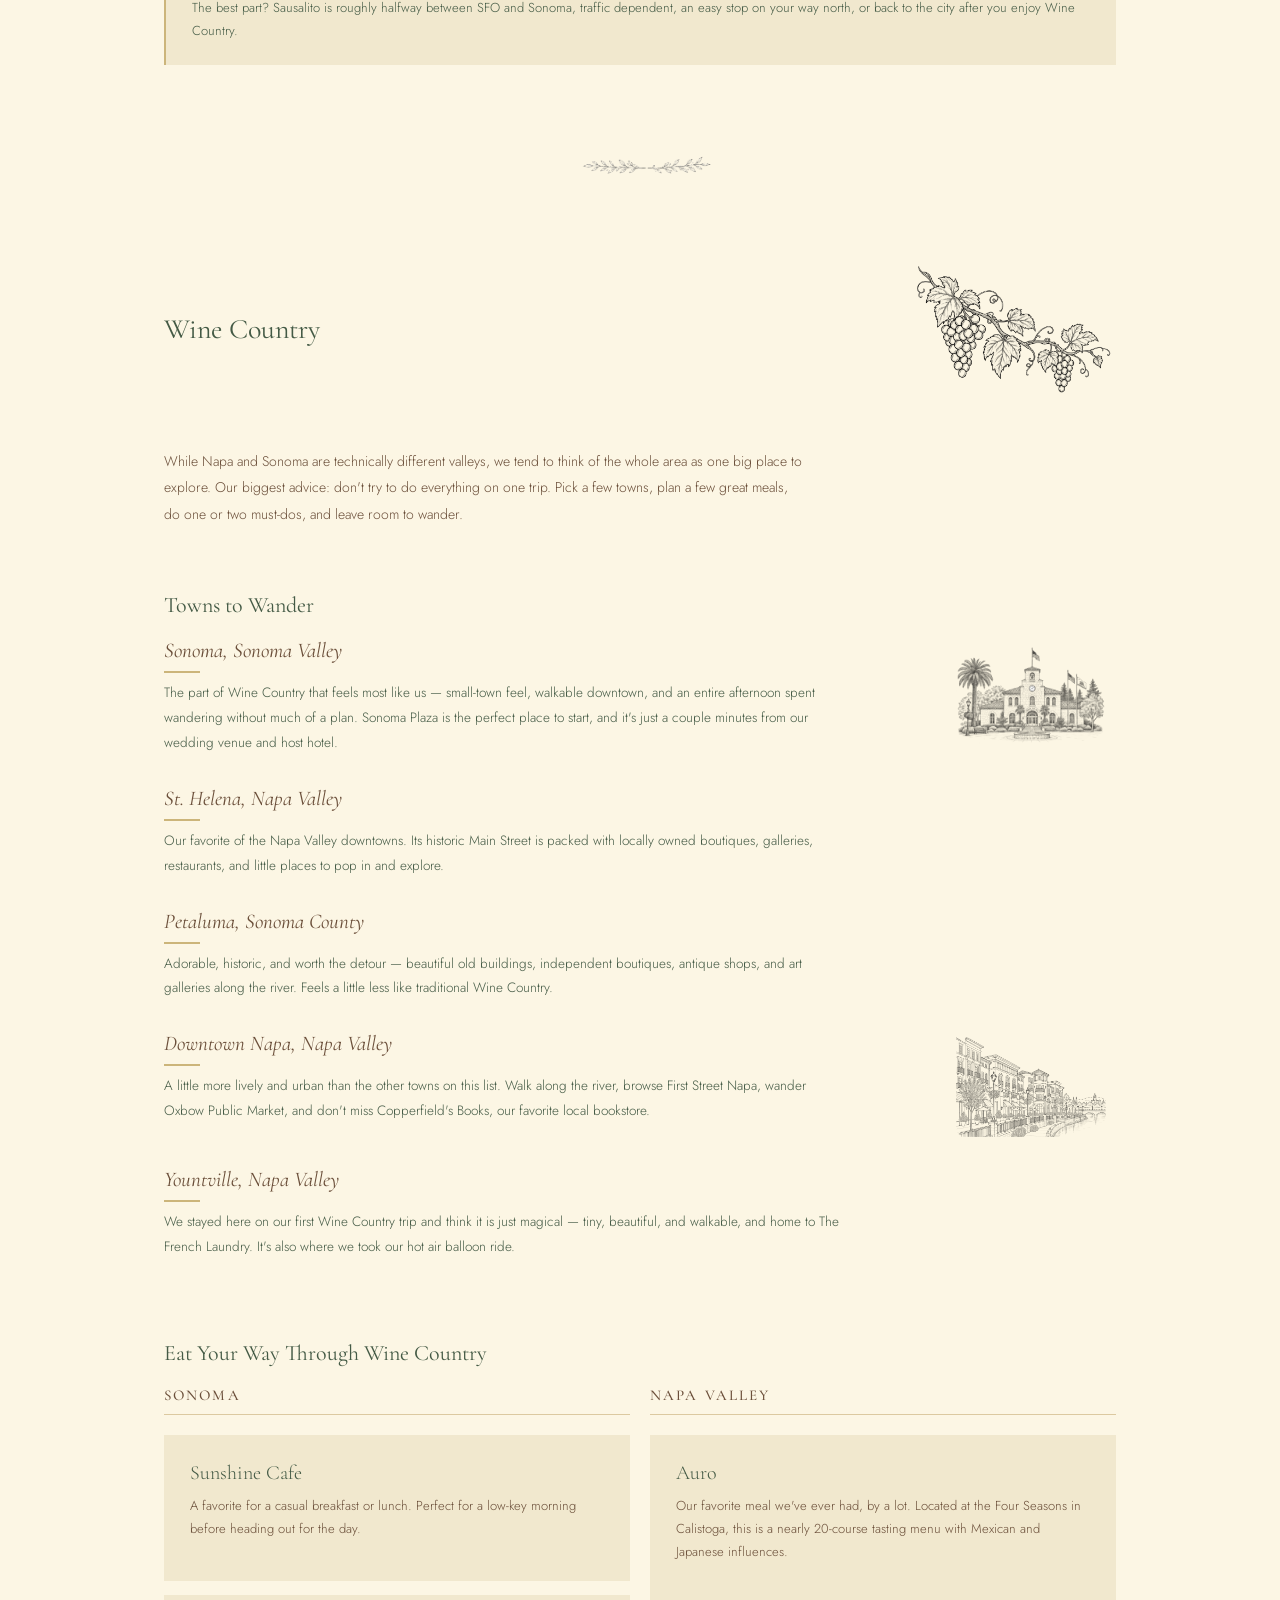
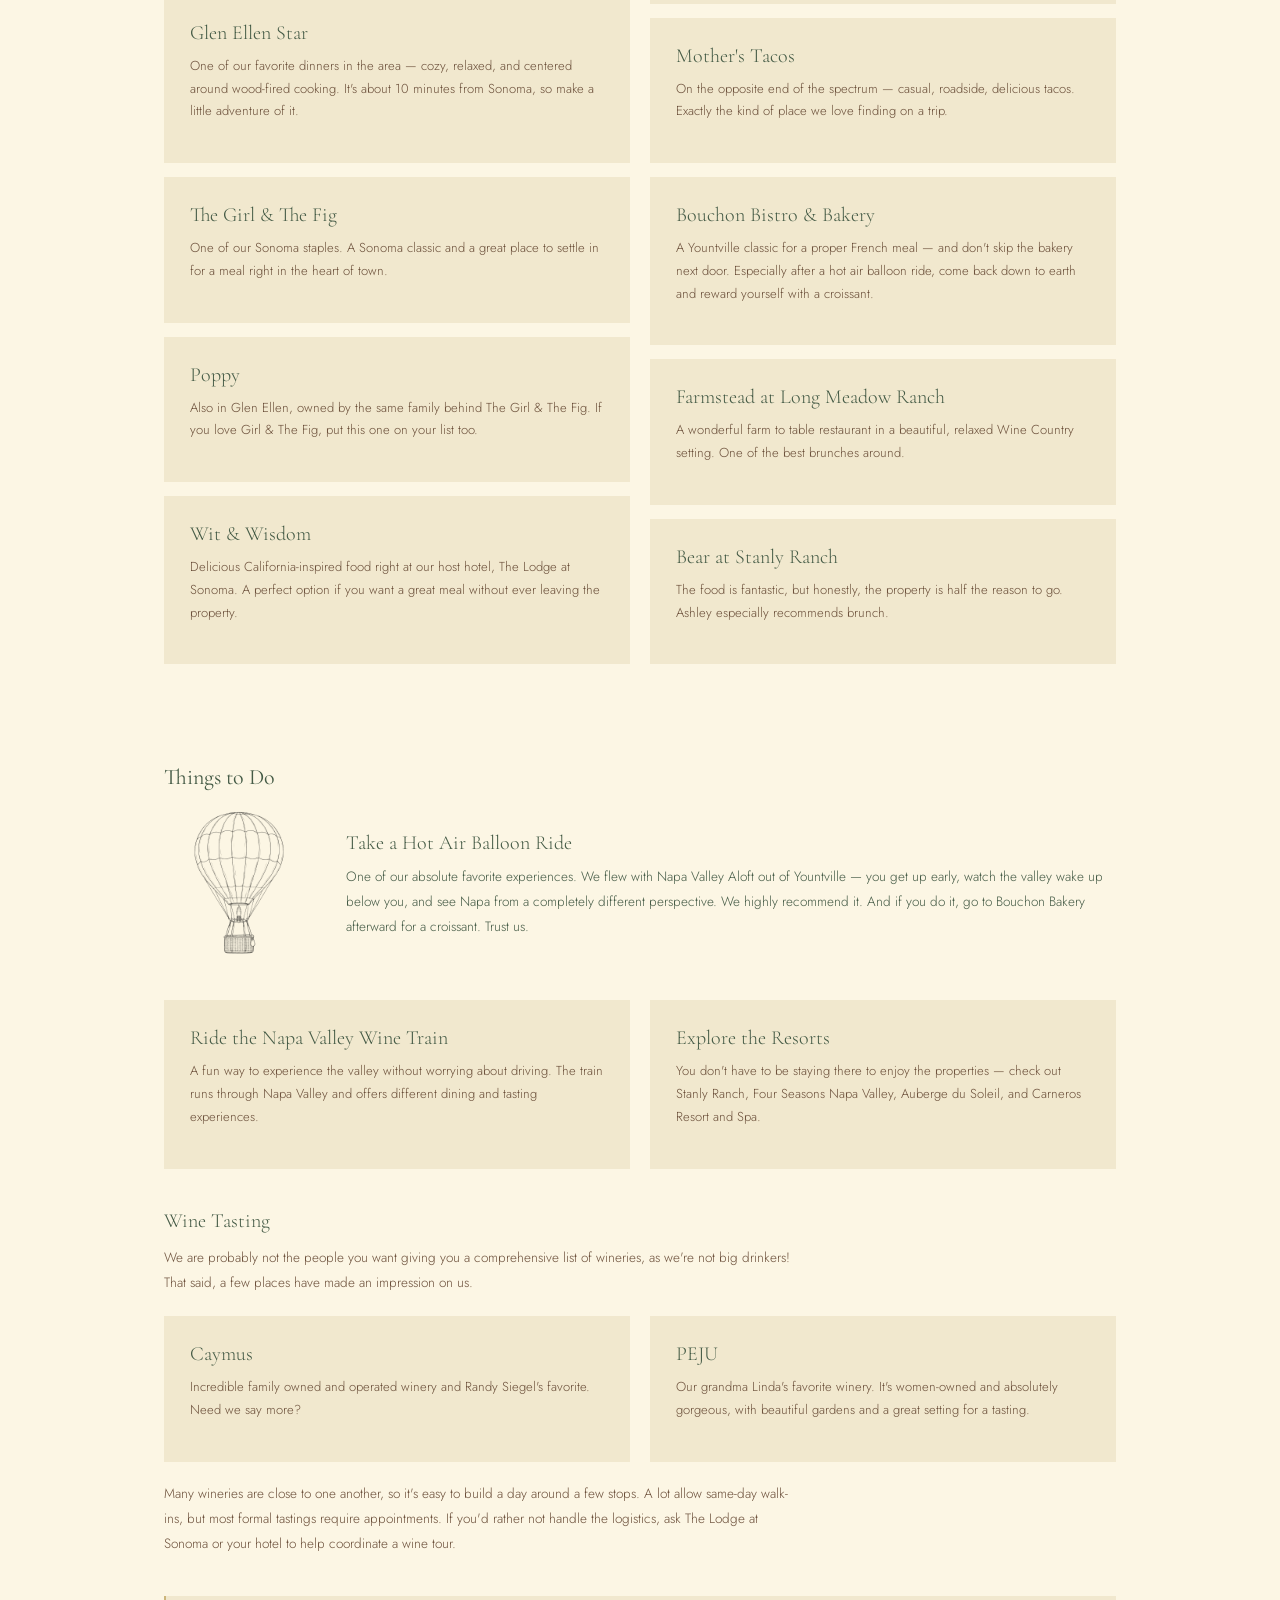
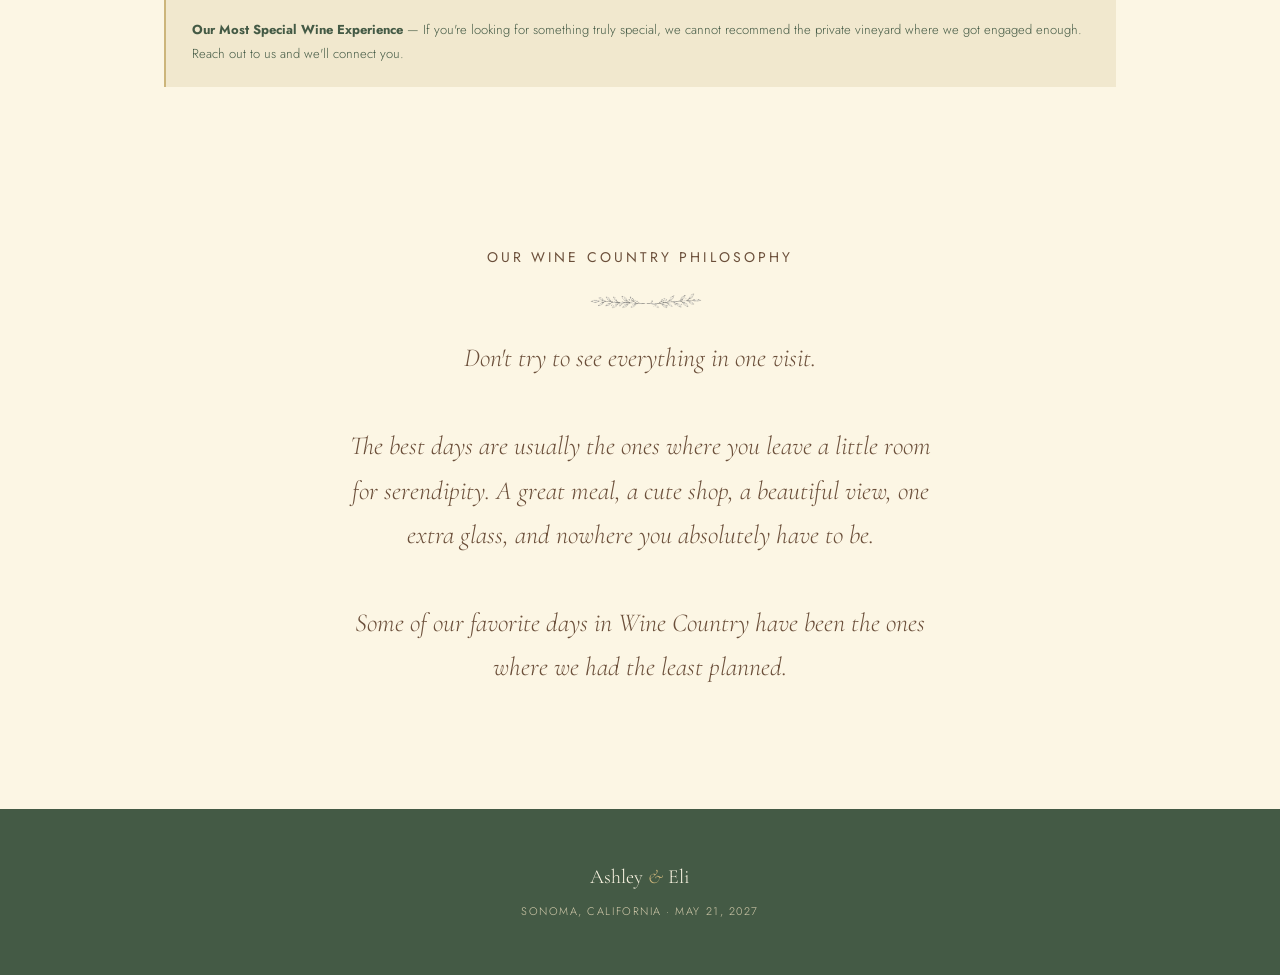
==== commit 0ec3cdb2: "Add files via upload" ====
--- a/explore.html
+++ b/explore.html
@@ -6,8 +6,8 @@
 <title>Explore — Ashley &amp; Eli</title>
 <link rel="preconnect" href="https://fonts.googleapis.com">
 <link rel="preconnect" href="https://fonts.gstatic.com" crossorigin>
-<link href="https://fonts.googleapis.com/css2?family=Cormorant+Garamond:ital,wght@0,300;0,400;0,500;0,600;1,300;1,400;1,500&family=Jost:wght@200;300;400;500&display=swap" rel="stylesheet">
-<link rel="stylesheet" href="css/style.css?v=18">
+<link href="https://fonts.googleapis.com/css2?family=Cormorant+Garamond:ital,wght@0,300;0,400;0,500;0,600;1,300;1,400;1,500&family=Jost:wght@200;300;400;500;700&display=swap" rel="stylesheet">
+<link rel="stylesheet" href="css/style.css?v=22">
 <script src="image-slot.js"></script>
 </head>
 <body>
@@ -89,7 +89,7 @@
         <h4>The Castro</h4>
         <p>How could we not mention San Francisco's gayborhood? The historic Castro is home to LGBTQ+ history, queer-owned businesses, bars, restaurants, and plenty of San Francisco character.</p>
       </div>
-      <img class="doodle-inline" style="width:150px;height:100px;margin-top:34px;" src="assets/castro-doodle.png" alt="">
+      <img class="doodle-inline" style="width:150px;height:100px;margin-top:34px;" src="assets/castro-doodle.png" alt="Doodle of the Castro Theatre marquee">
     </li>
     <li class="flow-item">
       <h4>Union Square</h4>
@@ -153,7 +153,7 @@
         <h4>Sonoma, Sonoma Valley</h4>
         <p>The part of Wine Country that feels most like us &mdash; small-town feel, walkable downtown, and an entire afternoon spent wandering without much of a plan. Sonoma Plaza is the perfect place to start, and it's just a couple minutes from our wedding venue and host hotel.</p>
       </div>
-      <img class="doodle-inline" style="width:170px;height:100px;" src="assets/sonomaplaza-doodle.png" alt="">
+      <img class="doodle-inline" style="width:170px;height:100px;" src="assets/sonomaplaza-doodle.png" alt="Doodle of Sonoma City Hall">
     </li>
     <li class="flow-item">
       <h4>St. Helena, Napa Valley</h4>
@@ -220,7 +220,7 @@
         </li>
         <li class="hotel-card">
           <div class="hotel-name">Farmstead at Long Meadow Ranch</div>
-          <p>A beautiful, relaxed Wine Country setting. Ashley especially recommends brunch.</p>
+          <p>A wonderful farm to table restaurant in a beautiful, relaxed Wine Country setting. One of the best brunches around.</p>
         </li>
         <li class="hotel-card">
           <div class="hotel-name">Bear at Stanly Ranch</div>
--- a/css/style.css
+++ b/css/style.css
@@ -65,6 +65,7 @@
 h1, h2, h3 { font-family: 'Cormorant Garamond', serif; font-weight: 400; margin: 0; }
 
 em { font-style: italic; color: var(--brown); }
+strong, b { font-weight: 700; }
 
 /* ---------- Header / nav ---------- */
 
@@ -344,8 +345,9 @@
 
 .story-columns {
   display: grid;
-  grid-template-columns: 1fr 1fr;
+  grid-template-columns: 1fr 300px 1fr;
   gap: 48px;
+  align-items: start;
   margin-bottom: 80px;
 }
 .story-columns h3 {
@@ -363,9 +365,29 @@
 }
 .story-copy p:last-child { margin-bottom: 0; }
 
+.story-photo-col {
+  position: sticky;
+  top: 84px;
+}
+.story-photo-col img {
+  width: 100%;
+  height: auto;
+  display: block;
+  aspect-ratio: 2 / 3;
+  object-fit: cover;
+  border: 1px solid var(--border);
+  box-shadow: 0 8px 24px rgba(107, 79, 58, 0.14);
+}
+
+@media (max-width: 1000px) {
+  .story-columns { grid-template-columns: 1fr 220px 1fr; gap: 32px; }
+}
+
 @media (max-width: 800px) {
   .story-proposal { grid-template-columns: 1fr; }
   .story-columns { grid-template-columns: 1fr; }
+  .story-photo-col { position: static; }
+  .story-photo-col img { max-width: 320px; margin: 0 auto; }
 }
 
 /* ---------- Weekend ---------- */
@@ -826,6 +848,42 @@
 }
 .lightbox-close:hover { color: var(--gold); }
 
+.lightbox-prev, .lightbox-next {
+  position: absolute;
+  top: 50%;
+  transform: translateY(-50%);
+  background: none;
+  border: none;
+  color: var(--ivory);
+  font-size: 34px;
+  line-height: 1;
+  cursor: pointer;
+  padding: 12px;
+  font-family: 'Jost', sans-serif;
+  font-weight: 300;
+}
+.lightbox-prev { left: 12px; }
+.lightbox-next { right: 12px; }
+.lightbox-prev:hover, .lightbox-next:hover { color: var(--gold); }
+
+.lightbox-counter {
+  position: absolute;
+  bottom: 24px;
+  left: 50%;
+  transform: translateX(-50%);
+  color: var(--muted-cream);
+  font-size: 11px;
+  letter-spacing: 0.14em;
+  text-transform: uppercase;
+  font-variant-numeric: tabular-nums;
+}
+
+@media (max-width: 640px) {
+  .lightbox-prev, .lightbox-next { font-size: 26px; padding: 8px; }
+  .lightbox-prev { left: 4px; }
+  .lightbox-next { right: 4px; }
+}
+
 /* ---------- Footer ---------- */
 
 .site-footer {
